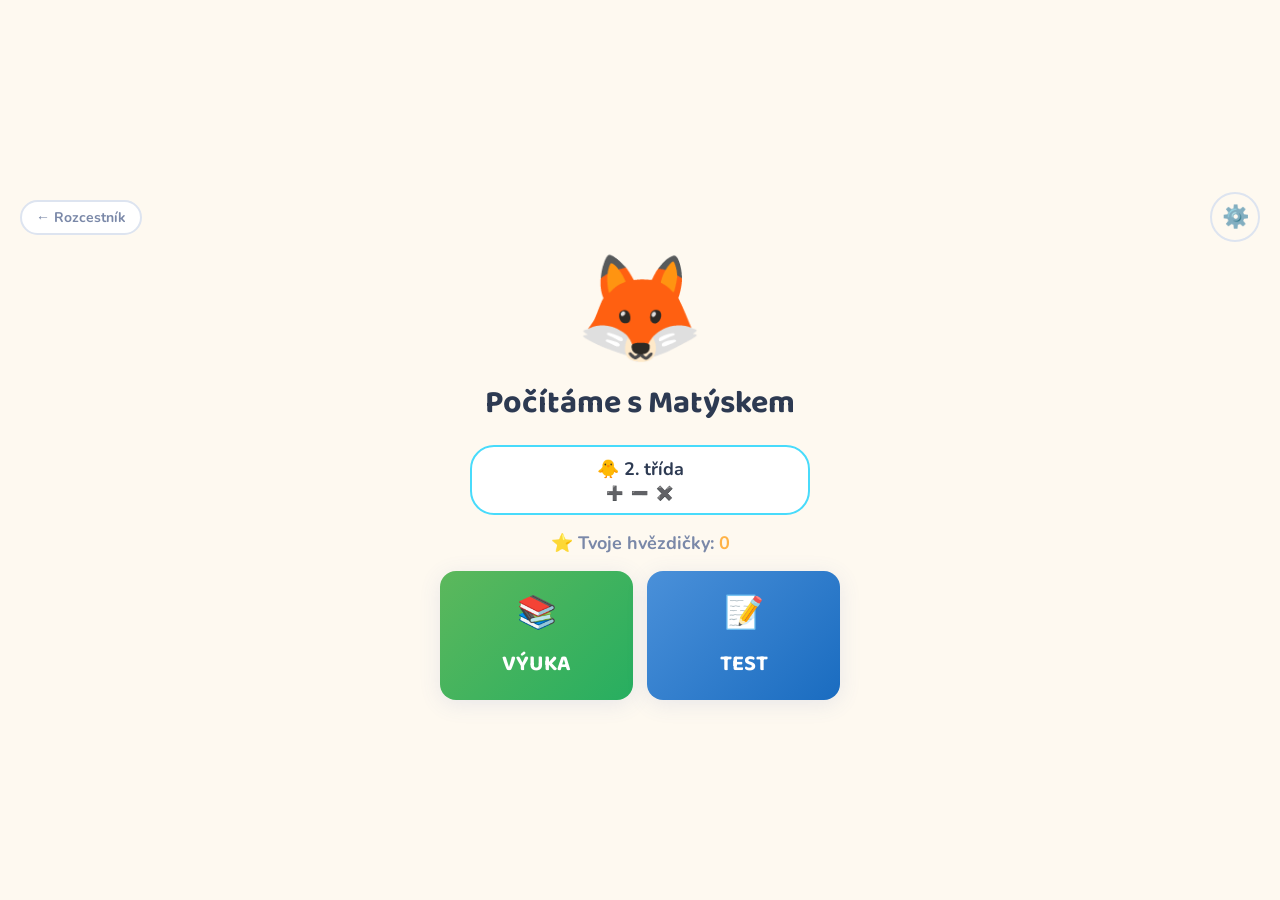
==== math.html @ f4398605 "new files" ====
<!DOCTYPE html>
<html lang="cs">
<head>
<meta charset="UTF-8">
<meta name="viewport" content="width=device-width, initial-scale=1.0, maximum-scale=1.0, user-scalable=no, viewport-fit=cover">
<meta name="apple-mobile-web-app-capable" content="yes">
<meta name="apple-mobile-web-app-status-bar-style" content="black-translucent">
<meta name="apple-mobile-web-app-title" content="Počítáme s Matýskem">
<meta name="theme-color" content="#4a90d9">
<title>Počítáme s Matýskem 🦊</title>
<link rel="preconnect" href="https://fonts.googleapis.com">
<link href="https://fonts.googleapis.com/css2?family=Baloo+2:wght@700&family=Nunito:wght@400;600;700&display=swap" rel="stylesheet">
<style>
/* ── CSS PROMĚNNÉ ── */
:root {
  --color-correct: #5cb85c;
  --color-wrong:   #e05c6a;
  --color-hint:    #ffb347;
  --color-neutral: #4a90d9;
  --grade-1: #ff9f43; --grade-2: #48dbfb; --grade-3: #1dd1a1;
  --grade-4: #a29bfe; --grade-5: #fd79a8; --grade-custom: #b2bec3;
  --grade-color: var(--grade-2);
  --bg: #fef9f0; --panel: #ffffff; --panel-2: #f0f6ff;
  --border: #dde4f0; --text: #2d3a52; --text-muted: #7a88a8;
  --radius: 16px; --shadow: 0 4px 22px rgba(74,100,180,0.12);
  --font-display: 'Baloo 2', cursive; --font-body: 'Nunito', sans-serif;
  --text-label:   clamp(11px,1.5vw,14px);
  --text-body:    clamp(14px,2vw,18px);
  --text-ui:      clamp(16px,2.5vw,22px);
  --text-heading: clamp(20px,3.5vw,32px);
  --text-display: clamp(28px,6vw,56px);
  --text-numpad:  clamp(20px,4vw,36px);
}

/* ── RESET ── */
*,*::before,*::after { box-sizing:border-box; margin:0; padding:0; }
html,body { height:100%; overflow:hidden; }
body {
  font-family:var(--font-body); background:var(--bg); color:var(--text);
  display:flex; flex-direction:column; height:100dvh;
  -webkit-tap-highlight-color:transparent;
  user-select:none; -webkit-user-select:none;
  touch-action:manipulation;
}

/* ── SCREENS ── */
.screen { display:none; flex-direction:column; height:100%; overflow:hidden; }
.screen.active { display:flex; }

/* ── HEADER ── */
.app-header {
  display:flex; align-items:center; justify-content:space-between;
  padding:10px 16px; background:var(--panel);
  border-bottom:3px solid var(--grade-color);
  min-height:58px; flex-shrink:0; gap:8px;
  transition:border-color .3s;
}
.app-header .hdr-title {
  font-family:var(--font-display); font-size:var(--text-ui);
  flex:1; text-align:center;
}
.btn-icon {
  background:none; border:none; font-size:var(--text-body); font-weight:700;
  cursor:pointer; padding:8px 10px; border-radius:10px;
  transition:background .15s; font-family:var(--font-body); color:var(--text);
  white-space:nowrap;
}
.btn-icon:hover { background:var(--panel-2); }
.score-badge {
  font-family:var(--font-display); font-size:var(--text-body);
  font-weight:700; color:var(--color-hint); min-width:52px; text-align:right;
}

/* ── HOME ── */
#scr-home {
  align-items:center; justify-content:center;
  gap:16px; padding:20px 20px 28px; overflow-y:auto;
}
.home-top { width:100%; display:flex; justify-content:space-between; align-items:center; }
.btn-back-index {
  font-family:var(--font-body); font-size:var(--text-label); font-weight:700;
  color:var(--text-muted); text-decoration:none; padding:6px 14px;
  border:2px solid var(--border); border-radius:20px; background:var(--panel);
  transition:all .15s; touch-action:manipulation;
  display:inline-flex; align-items:center; white-space:nowrap;
}
.btn-back-index:hover { border-color:var(--color-neutral); color:var(--color-neutral); }
.btn-settings {
  background:none; border:2px solid var(--border); border-radius:50%;
  width:50px; height:50px; font-size:22px; cursor:pointer;
  transition:background .15s,border-color .15s;
  display:flex; align-items:center; justify-content:center;
}
.btn-settings:hover { background:var(--panel-2); border-color:var(--grade-color); }
.home-mascot { font-size:clamp(64px,14vw,104px); line-height:1; }
.home-title { font-family:var(--font-display); font-size:var(--text-heading); text-align:center; }
.home-badge {
  background:var(--panel); border:2.5px solid var(--grade-color);
  border-radius:24px; padding:10px 22px; text-align:center;
  transition:border-color .3s; max-width:340px; width:100%;
}
.home-badge-main { font-size:var(--text-body); font-weight:700; }
.home-badge-sub  { font-size:var(--text-label); color:var(--text-muted); margin-top:3px; letter-spacing:2px; }
.home-score { font-size:var(--text-body); color:var(--text-muted); font-weight:700; }
.home-score .val { color:var(--color-hint); }
.home-actions { display:grid; grid-template-columns:1fr 1fr; gap:14px; width:100%; max-width:400px; }
.btn-main {
  font-family:var(--font-display); font-size:var(--text-ui); font-weight:700;
  border:none; border-radius:var(--radius); padding:18px 10px; cursor:pointer;
  display:flex; flex-direction:column; align-items:center; gap:6px;
  transition:transform .15s,box-shadow .15s; box-shadow:var(--shadow); color:#fff;
}
.btn-main:hover:not(:disabled) { transform:scale(1.05); }
.btn-main:active:not(:disabled) { transform:scale(0.95); }
.btn-main .em { font-size:32px; }
.btn-main.learn { background:linear-gradient(135deg,#5cb85c,#27ae60); }
.btn-main.test  { background:linear-gradient(135deg,#4a90d9,#1a6cc0); }
.btn-main:disabled { background:#c8d3e0!important; color:#8896a8!important; cursor:not-allowed; box-shadow:none; }
.home-hint { font-size:var(--text-label); color:var(--text-muted); text-align:center; display:none; }
.home-hint.show { display:block; }

/* ── QUESTION LAYOUT ── */
.q-wrap { flex:1; display:flex; flex-direction:column; overflow:hidden; min-height:0; }
.prog-bar { height:6px; background:var(--border); flex-shrink:0; }
.prog-fill { height:100%; background:var(--grade-color); transition:width .4s ease; }
.visual-area {
  flex:1; min-height:0; display:flex; align-items:center; justify-content:center;
  padding:12px; background:var(--panel-2); overflow:hidden;
}
.q-card {
  flex-shrink:0; background:var(--panel);
  border-radius:var(--radius) var(--radius) 0 0;
  padding:14px 18px 10px; box-shadow:0 -4px 18px rgba(0,0,0,0.08);
}
.q-meta { font-size:var(--text-label); color:var(--text-muted); margin-bottom:4px; display:flex; align-items:center; gap:8px; }
.mascot { font-size:22px; transition:filter .3s; display:inline-block; }
.mascot.happy { filter:drop-shadow(0 0 8px #5cb85c); }
.mascot.sad   { filter:drop-shadow(0 0 8px #e05c6a); }
.mascot.hint  { filter:drop-shadow(0 0 8px #ffb347); }
.q-expr {
  font-family:var(--font-display); font-size:var(--text-display);
  font-weight:700; display:flex; align-items:center; gap:10px; flex-wrap:wrap;
}
.ans-disp {
  min-width:72px; border-bottom:4px solid var(--grade-color);
  text-align:center; color:var(--grade-color); min-height:1.1em;
  display:inline-flex; align-items:center; justify-content:center;
  transition:color .3s;
}
.fb-banner {
  padding:8px 14px; border-radius:12px; font-size:var(--text-body);
  font-weight:700; text-align:center; margin-top:8px; display:none;
}
.fb-banner.correct { background:#d4edda; color:#155724; display:block; }
.fb-banner.wrong   { background:#f8d7da; color:#721c24; display:block; }
.fb-banner.hint    { background:#fff3cd; color:#856404; display:block; }

/* ── INPUT AREA ── */
.input-area { flex-shrink:0; background:var(--panel); padding:8px 12px 16px; }
.numpad {
  display:grid; grid-template-columns:repeat(3,1fr); gap:8px;
  max-width:340px; margin:0 auto 10px;
}
.np-btn {
  font-family:var(--font-display); font-size:var(--text-numpad); font-weight:700;
  min-height:64px; border:2px solid var(--border); border-radius:14px;
  background:var(--panel); color:var(--text); cursor:pointer;
  display:flex; align-items:center; justify-content:center;
  transition:transform .1s,background .1s; touch-action:manipulation;
}
.np-btn:active { transform:scale(0.92); background:var(--panel-2); }
.np-zero { grid-column:1/3; }
.np-del  { background:#fff0f0; border-color:#ffc2c2; }
.btn-check {
  width:100%; max-width:340px; display:block; margin:0 auto 8px;
  font-family:var(--font-display); font-size:var(--text-ui); font-weight:700;
  padding:14px; border:none; border-radius:14px;
  background:var(--color-correct); color:#fff; cursor:pointer;
  transition:transform .15s,opacity .15s;
}
.btn-check:hover { transform:scale(1.02); }
.btn-check:active { transform:scale(0.97); }
.btn-check:disabled { opacity:.4; cursor:not-allowed; transform:none; }
.learn-actions { display:flex; gap:8px; max-width:340px; margin:0 auto; }
.btn-hint,.btn-skip {
  flex:1; font-family:var(--font-body); font-size:var(--text-body); font-weight:700;
  padding:10px; border-radius:12px; cursor:pointer;
  border:2px solid var(--border); background:var(--panel); color:var(--text-muted);
  transition:all .15s; touch-action:manipulation;
}
.btn-hint:hover { border-color:var(--color-hint); color:var(--color-hint); }
.btn-skip:hover { border-color:var(--color-neutral); color:var(--color-neutral); }

/* ── MULTIPLE CHOICE ── */
.mc-grid {
  display:grid; grid-template-columns:1fr 1fr; gap:10px;
  max-width:360px; margin:0 auto 10px;
}
.mc-btn {
  font-family:var(--font-display); font-size:var(--text-ui); font-weight:700;
  min-height:72px; border:3px solid var(--border); border-radius:14px;
  background:var(--panel); color:var(--text); cursor:pointer;
  transition:all .15s; touch-action:manipulation;
}
.mc-btn:hover:not(:disabled) { border-color:var(--grade-color); transform:scale(1.04); }
.mc-btn:active:not(:disabled) { transform:scale(0.95); }
.mc-btn.ok  { border-color:var(--color-correct); background:#d4edda; }
.mc-btn.bad { border-color:var(--color-wrong);   background:#f8d7da; }
.mc-btn:disabled { cursor:not-allowed; }

/* ── RESULTS ── */
#scr-results { overflow-y:auto; }
.results-body { padding:20px; display:flex; flex-direction:column; align-items:center; gap:16px; }
.res-title { font-family:var(--font-display); font-size:var(--text-heading); text-align:center; }
.res-big { font-family:var(--font-display); font-size:clamp(48px,10vw,80px); font-weight:700; color:var(--grade-color); }
.res-stars { font-size:30px; letter-spacing:4px; }
.res-stats { display:flex; gap:20px; font-size:var(--text-body); color:var(--text-muted); font-weight:700; flex-wrap:wrap; justify-content:center; }
.res-history {
  background:var(--panel); border-radius:var(--radius);
  padding:16px; width:100%; max-width:480px; max-height:280px;
  overflow-y:auto; box-shadow:var(--shadow);
}
.hi-item {
  display:flex; align-items:flex-start; gap:10px;
  padding:8px 0; border-bottom:1px solid var(--border);
  font-size:var(--text-body);
}
.hi-item:last-child { border:none; }
.hi-item .ico { font-size:18px; flex-shrink:0; margin-top:1px; }
.hi-item .bad-ans { color:var(--color-wrong); text-decoration:line-through; }
.hi-item .ok-ans  { color:var(--color-correct); font-weight:700; }
.res-actions { display:flex; gap:12px; width:100%; max-width:380px; }
.btn-2nd {
  flex:1; font-family:var(--font-display); font-size:var(--text-ui); font-weight:700;
  padding:14px; border-radius:14px; border:2px solid var(--border);
  background:var(--panel); color:var(--text); cursor:pointer; transition:all .15s;
}
.btn-2nd:hover { border-color:var(--grade-color); }
.btn-prim {
  flex:1; font-family:var(--font-display); font-size:var(--text-ui); font-weight:700;
  padding:14px; border-radius:14px; border:none;
  background:linear-gradient(135deg,#4a90d9,#1a6cc0); color:#fff;
  cursor:pointer; transition:all .15s;
}
.btn-prim:hover { transform:scale(1.03); }

/* ── SETTINGS ── */
#scr-settings { overflow-y:auto; -webkit-overflow-scrolling:touch; }
.settings-body { padding:16px; padding-bottom:40px; max-width:600px; margin:0 auto; }
.s-section { background:var(--panel); border-radius:var(--radius); padding:16px; margin-bottom:14px; box-shadow:var(--shadow); }
.s-section h3 { font-family:var(--font-display); font-size:var(--text-ui); margin-bottom:14px; }

/* Preset row */
.preset-row { display:flex; gap:6px; flex-wrap:wrap; }
.preset-btn {
  flex:1; min-width:48px; display:flex; flex-direction:column;
  align-items:center; gap:2px; padding:8px 4px; border-radius:12px;
  border:2px solid var(--border); background:var(--panel); cursor:pointer;
  transition:all .15s; font-family:var(--font-body);
  font-size:var(--text-label); font-weight:700; color:var(--text-muted);
}
.preset-btn .pe { font-size:22px; }
.preset-btn.active {
  border-color:var(--grade-color);
  background:color-mix(in srgb,var(--grade-color) 14%,white);
  color:var(--text);
}
.preset-btn:hover { border-color:var(--grade-color); }
.custom-reset {
  background:#fff3cd; border-radius:10px; padding:10px 14px; margin-top:10px;
  display:none; align-items:center; justify-content:space-between; gap:10px;
  font-size:var(--text-body);
}
.custom-reset.show { display:flex; }
.btn-reset {
  font-size:var(--text-label); padding:6px 12px; border-radius:8px;
  border:2px solid #856404; background:none; color:#856404;
  cursor:pointer; font-weight:700; white-space:nowrap;
}

/* Topic rows */
.topic-row { border-radius:12px; border:2px solid var(--border); margin-bottom:10px; overflow:hidden; transition:border-color .2s; }
.topic-row.on { border-color:var(--grade-color); }
.topic-hdr { display:flex; align-items:center; gap:10px; padding:13px 14px; cursor:pointer; }
.topic-ico { font-size:20px; }
.topic-lbl { flex:1; font-size:var(--text-body); font-weight:700; }
.topic-sum { font-size:var(--text-label); color:var(--text-muted); margin-right:8px; max-width:120px; text-align:right; white-space:nowrap; overflow:hidden; text-overflow:ellipsis; }
/* Toggle */
.tgl-wrap { position:relative; width:52px; height:28px; flex-shrink:0; }
.tgl-inp  { opacity:0; width:0; height:0; position:absolute; }
.tgl-lbl  {
  display:block; width:52px; height:28px; background:#ccc;
  border-radius:28px; cursor:pointer; transition:background .2s; position:relative;
}
.tgl-lbl::after {
  content:''; position:absolute; left:3px; top:3px;
  width:22px; height:22px; border-radius:50%; background:#fff;
  transition:transform .2s; box-shadow:0 2px 4px rgba(0,0,0,0.2);
}
.tgl-inp:checked + .tgl-lbl { background:var(--color-correct); }
.tgl-inp:checked + .tgl-lbl::after { transform:translateX(24px); }
/* Topic detail */
.topic-detail { padding:12px 14px 14px; border-top:1px solid var(--border); background:var(--panel-2); display:none; }
.topic-detail.open { display:block; }
.detail-lbl { font-size:var(--text-label); font-weight:700; color:var(--text-muted); margin-bottom:8px; text-transform:uppercase; letter-spacing:.05em; }
.level-grid { display:flex; flex-wrap:wrap; gap:6px; }
.level-btn {
  padding:7px 12px; border-radius:20px; border:2px solid var(--border);
  background:var(--panel); font-size:var(--text-label); font-weight:700;
  cursor:pointer; transition:all .15s; color:var(--text);
}
.level-btn.active { border-color:var(--grade-color); background:color-mix(in srgb,var(--grade-color) 14%,white); }
.level-btn:hover  { border-color:var(--grade-color); }
.tables-grid { display:flex; flex-wrap:wrap; gap:8px; margin-bottom:10px; }
.tbl-btn {
  width:44px; height:44px; border-radius:10px; border:2px solid var(--border);
  background:var(--panel); font-size:var(--text-body); font-weight:700;
  cursor:pointer; transition:all .15s; display:flex; align-items:center; justify-content:center;
}
.tbl-btn.active { border-color:var(--grade-color); background:color-mix(in srgb,var(--grade-color) 22%,white); }
.quick-btns { display:flex; gap:6px; flex-wrap:wrap; }
.btn-quick {
  font-size:var(--text-label); padding:6px 12px; border-radius:20px;
  border:2px solid var(--border); background:var(--panel);
  cursor:pointer; font-weight:700; color:var(--text-muted); transition:all .15s;
}
.btn-quick:hover { border-color:var(--color-neutral); color:var(--color-neutral); }
/* Game opts */
.s-row { display:flex; align-items:center; justify-content:space-between; margin-bottom:14px; flex-wrap:wrap; gap:8px; }
.s-row:last-child { margin-bottom:0; }
.s-row-lbl { font-size:var(--text-body); font-weight:700; }
.opt-btns { display:flex; gap:6px; flex-wrap:wrap; }
.opt-btn {
  padding:6px 14px; border-radius:20px; border:2px solid var(--border);
  background:var(--panel); font-size:var(--text-label); font-weight:700;
  cursor:pointer; transition:all .15s; color:var(--text);
}
.opt-btn.active { border-color:var(--grade-color); background:color-mix(in srgb,var(--grade-color) 14%,white); }
.opt-btn:hover  { border-color:var(--grade-color); }
/* Buttons in settings */
.btn-s-action {
  display:block; width:100%; font-size:var(--text-body); font-weight:700;
  padding:12px 16px; border-radius:12px; border:2px solid var(--border);
  background:var(--panel); cursor:pointer; text-align:left;
  color:var(--text); margin-bottom:10px; transition:all .15s;
  font-family:var(--font-body);
}
.btn-s-action:hover { border-color:var(--color-neutral); }
.btn-danger {
  display:block; width:100%; font-size:var(--text-body); font-weight:700;
  padding:12px 16px; border-radius:12px; border:2px solid #f8d7da;
  background:#fff5f5; cursor:pointer; text-align:left;
  color:var(--color-wrong); font-family:var(--font-body); transition:all .15s;
}
.btn-danger:hover { background:#f8d7da; }
.preview-box {
  background:var(--panel-2); border:2px solid var(--border);
  border-radius:10px; padding:10px 14px; font-size:var(--text-label);
  color:var(--text-muted); margin-top:4px;
}

/* ── PIN DIALOG ── */
.overlay {
  position:fixed; inset:0; background:rgba(0,0,0,.6);
  display:none; align-items:center; justify-content:center; z-index:1000; padding:20px;
}
.overlay.open { display:flex; }
.dialog {
  background:var(--panel); border-radius:24px; padding:24px;
  width:100%; max-width:340px; box-shadow:0 20px 60px rgba(0,0,0,.3);
}
.dialog-title { font-family:var(--font-display); font-size:var(--text-heading); text-align:center; margin-bottom:16px; }
.pin-dots { display:flex; justify-content:center; gap:14px; margin-bottom:20px; }
.pin-dot { width:20px; height:20px; border-radius:50%; border:3px solid var(--border); background:var(--panel); transition:all .2s; }
.pin-dot.on { background:var(--grade-color); border-color:var(--grade-color); }
.pin-np { display:grid; grid-template-columns:repeat(3,1fr); gap:8px; margin-bottom:12px; }
.pnp-btn {
  font-family:var(--font-display); font-size:var(--text-ui); font-weight:700;
  min-height:60px; border:2px solid var(--border); border-radius:14px;
  background:var(--panel); cursor:pointer; transition:all .1s; touch-action:manipulation;
}
.pnp-btn:active { transform:scale(0.92); background:var(--panel-2); }
.pnp-del { background:#fff0f0; border-color:#ffc2c2; }
.pnp-cancel { background:var(--panel-2); }
.pin-err { text-align:center; color:var(--color-wrong); font-weight:700; font-size:var(--text-body); min-height:24px; }

/* ── CONFETTI ── */
#confetti-canvas { position:fixed; inset:0; pointer-events:none; z-index:9999; }

/* ── ANIMATIONS ── */
@keyframes scorePop {
  0%   { transform:scale(1); }
  40%  { transform:scale(1.6); color:var(--color-hint); }
  100% { transform:scale(1); }
}
.score-pop { animation:scorePop .45s ease; }

@keyframes shakeX {
  0%,100% { transform:translateX(0); }
  20%      { transform:translateX(-9px); }
  40%      { transform:translateX(9px); }
  60%      { transform:translateX(-6px); }
  80%      { transform:translateX(6px); }
}
.shake { animation:shakeX .4s ease; }

@keyframes slideInLeft {
  from { transform:translateX(-30px); opacity:0; }
  to   { transform:translateX(0); opacity:1; }
}
.slide-in { animation:slideInLeft .2s ease; }

@keyframes flashGreen {
  0%,100% { background:var(--panel); }
  25%     { background:#d4edda; }
}
@keyframes flashRed {
  0%,100% { background:var(--panel); }
  25%     { background:#f8d7da; }
}
.flash-ok  { animation:flashGreen .8s ease; }
.flash-bad { animation:flashRed .8s ease; }

/* ── NO VISUAL PLACEHOLDER ── */
.no-visual { display:flex; align-items:center; justify-content:center; font-size:64px; opacity:.25; }
</style>
</head>
<body>

<!-- CONFETTI -->
<canvas id="confetti-canvas"></canvas>

<!-- ══════════════════════════════════ HOME ══════════════════════════════════ -->
<div id="scr-home" class="screen active">
  <div class="home-top"><a href="index.html" class="btn-back-index">← Rozcestník</a><button class="btn-settings" id="btn-home-settings">⚙️</button></div>
  <div class="home-mascot">🦊</div>
  <h1 class="home-title">Počítáme s Matýskem</h1>
  <div class="home-badge" id="home-badge">
    <div class="home-badge-main" id="hbm">🐥 2. třída</div>
    <div class="home-badge-sub"  id="hbs">➕ ➖ ✖️</div>
  </div>
  <div class="home-score">⭐ Tvoje hvězdičky: <span class="val" id="home-stars">0</span></div>
  <div class="home-hint" id="home-hint">Otevři nastavení ⚙️ a vyber co procvičovat</div>
  <div class="home-actions">
    <button class="btn-main learn" id="btn-learn" onclick="startLearn()">
      <span class="em">📚</span>VÝUKA
    </button>
    <button class="btn-main test" id="btn-test" onclick="startTest()">
      <span class="em">📝</span>TEST
    </button>
  </div>
</div>

<!-- ══════════════════════════════════ LEARN ══════════════════════════════════ -->
<div id="scr-learn" class="screen">
  <div class="app-header">
    <button class="btn-icon" onclick="goHome()">← Domů</button>
    <div class="hdr-title">Výuka</div>
    <div class="score-badge" id="learn-score">⭐ 0</div>
  </div>
  <div class="q-wrap">
    <div class="visual-area" id="learn-visual"></div>
    <div class="q-card" id="learn-qcard">
      <div class="q-meta">
        <span class="mascot" id="learn-mascot">🦊</span>
        <span id="learn-topic-lbl"></span>
      </div>
      <div class="q-expr" id="learn-expr"></div>
      <div class="fb-banner" id="learn-fb"></div>
    </div>
    <div class="input-area" id="learn-input"></div>
  </div>
</div>

<!-- ══════════════════════════════════ TEST ══════════════════════════════════ -->
<div id="scr-test" class="screen">
  <div class="app-header">
    <button class="btn-icon" onclick="goHome()">← Konec</button>
    <div class="hdr-title" id="test-title">TEST 0/10</div>
    <div class="score-badge" id="test-score">⭐ 0</div>
  </div>
  <div class="prog-bar"><div class="prog-fill" id="test-prog" style="width:0%"></div></div>
  <div class="q-wrap">
    <div class="visual-area" id="test-visual" style="flex:0 0 70px; padding:6px;">
      <div class="no-visual"><span id="test-topic-em">➕</span></div>
    </div>
    <div class="q-card" id="test-qcard">
      <div class="q-meta"><span id="test-topic-lbl"></span></div>
      <div class="q-expr" id="test-expr"></div>
      <div class="fb-banner" id="test-fb"></div>
    </div>
    <div class="input-area" id="test-input"></div>
  </div>
</div>

<!-- ══════════════════════════════════ RESULTS ══════════════════════════════════ -->
<div id="scr-results" class="screen">
  <div class="app-header">
    <div style="width:48px"></div>
    <div class="hdr-title">Výsledky</div>
    <div style="width:48px"></div>
  </div>
  <div class="results-body">
    <div style="font-size:clamp(40px,8vw,64px)">🎉</div>
    <div class="res-title">Test dokončen!</div>
    <div class="res-big"  id="res-big">8 / 10 ✅</div>
    <div class="res-stars" id="res-stars">⭐⭐⭐⭐⭐</div>
    <div class="res-stats" id="res-stats"></div>
    <div class="res-history" id="res-history"></div>
    <div class="res-actions">
      <button class="btn-2nd"  onclick="startTest()">🔁 Znovu</button>
      <button class="btn-prim" onclick="goHome()">🏠 Domů</button>
    </div>
  </div>
</div>

<!-- ══════════════════════════════════ SETTINGS ══════════════════════════════════ -->
<div id="scr-settings" class="screen">
  <div class="app-header">
    <button class="btn-icon" onclick="goHome()">← Zpět</button>
    <div class="hdr-title">⚙️ Nastavení</div>
    <div style="width:64px"></div>
  </div>
  <div class="settings-body">
    <div class="s-section">
      <h3>📚 Rychlý výběr třídy</h3>
      <div class="preset-row" id="preset-row"></div>
      <div class="custom-reset" id="custom-reset">
        <span id="cr-text">✏️ Vlastní nastavení</span>
        <button class="btn-reset" id="btn-cr">↩ Vrátit</button>
      </div>
    </div>
    <div class="s-section">
      <h3>🎯 Co procvičovat</h3>
      <div id="topics-list"></div>
      <div class="preview-box" id="preview-box">ℹ️ …</div>
    </div>
    <div class="s-section">
      <h3>🎮 Nastavení hry</h3>
      <div class="s-row">
        <span class="s-row-lbl">Způsob odpovědi:</span>
        <div class="opt-btns" id="opt-im"></div>
      </div>
      <div class="s-row">
        <span class="s-row-lbl">Otázek v testu:</span>
        <div class="opt-btns" id="opt-tl"></div>
      </div>
      <div class="s-row">
        <span class="s-row-lbl">Pokusů pro nápovědu:</span>
        <div class="opt-btns" id="opt-mt"></div>
      </div>
      <div class="s-row">
        <span class="s-row-lbl">Auto-postup za:</span>
        <div class="opt-btns" id="opt-ad"></div>
      </div>
    </div>
    <div class="s-section">
      <h3>🔒 Rodič / Bezpečnost</h3>
      <button class="btn-s-action" id="btn-pin-action" onclick="handlePinAction()">🔑 Nastavit rodičovský PIN</button>
      <button class="btn-danger" onclick="doResetScore()">🗑️ Smazat skóre</button>
    </div>
  </div>
</div>

<!-- ══════════════════════════════════ PIN DIALOG ══════════════════════════════════ -->
<div class="overlay" id="pin-overlay">
  <div class="dialog">
    <div class="dialog-title" id="pin-title">🔑 Zadej PIN</div>
    <div class="pin-dots">
      <div class="pin-dot" id="pd0"></div><div class="pin-dot" id="pd1"></div>
      <div class="pin-dot" id="pd2"></div><div class="pin-dot" id="pd3"></div>
    </div>
    <div class="pin-np">
      <button class="pnp-btn" onclick="pIn('1')">1</button>
      <button class="pnp-btn" onclick="pIn('2')">2</button>
      <button class="pnp-btn" onclick="pIn('3')">3</button>
      <button class="pnp-btn" onclick="pIn('4')">4</button>
      <button class="pnp-btn" onclick="pIn('5')">5</button>
      <button class="pnp-btn" onclick="pIn('6')">6</button>
      <button class="pnp-btn" onclick="pIn('7')">7</button>
      <button class="pnp-btn" onclick="pIn('8')">8</button>
      <button class="pnp-btn" onclick="pIn('9')">9</button>
      <button class="pnp-btn pnp-cancel" onclick="closePinDlg()">✕</button>
      <button class="pnp-btn" onclick="pIn('0')">0</button>
      <button class="pnp-btn pnp-del" onclick="pDel()">⌫</button>
    </div>
    <div class="pin-err" id="pin-err"></div>
  </div>
</div>

<script>
// ══════════════════════════════════════════════════
// 1. TOPICS & PRESETS
// ══════════════════════════════════════════════════
const TOPICS = {
  addition: {
    label:'Sčítání', emoji:'➕', color:'#5cb85c',
    levels:{
      'to-10':     {label:'Do 10',               maxResult:10,      noCarry:true},
      'to-20':     {label:'Do 20',               maxResult:20,      noCarry:true},
      'to-100-nc': {label:'Do 100 bez přechodu', maxResult:100,     noCarry:true},
      'to-100':    {label:'Do 100 s přechodem',  maxResult:100,     noCarry:false},
      'to-1000':   {label:'Do 1000',             maxResult:1000,    noCarry:false},
      'large':     {label:'Velká čísla',         maxResult:1000000, written:true},
    },
    defaultLevel:'to-100',
  },
  subtraction: {
    label:'Odčítání', emoji:'➖', color:'#e05c6a',
    levels:{
      'to-10':     {label:'Do 10',               maxResult:10,      noBorrow:true},
      'to-20':     {label:'Do 20',               maxResult:20,      noBorrow:true},
      'to-100-nb': {label:'Do 100 bez přechodu', maxResult:100,     noBorrow:true},
      'to-100':    {label:'Do 100 s přechodem',  maxResult:100,     noBorrow:false},
      'to-1000':   {label:'Do 1000',             maxResult:1000,    noBorrow:false},
      'large':     {label:'Velká čísla',         maxResult:1000000, written:true},
    },
    defaultLevel:'to-100',
  },
  multiplication: {
    label:'Násobení', emoji:'✖️', color:'#4a90d9',
    config:'tables', defaultTables:[2,3,4,5,10],
  },
  division: {
    label:'Dělení', emoji:'➗', color:'#9b59b6',
    config:'tables', defaultTables:[2,3,4,5,10],
  },
  fractions: {
    label:'Zlomky', emoji:'🍰', color:'#ffb347',
    levels:{
      'intro':      {label:'Poznávání (jaká část?)'},
      'comparison': {label:'Porovnávání zlomků'},
      'operations': {label:'Sčítání a odčítání'},
    },
    defaultLevel:'intro',
  },
  decimals: {
    label:'Desetinná čísla', emoji:'🔢', color:'#1abc9c',
    levels:{
      'intro':      {label:'Seznámení'},
      'operations': {label:'Operace s desetinami'},
    },
    defaultLevel:'intro',
  },
};

const GRADE_COLORS = {
  'grade-1':'#ff9f43','grade-2':'#48dbfb','grade-3':'#1dd1a1',
  'grade-4':'#a29bfe','grade-5':'#fd79a8','custom':'#b2bec3',
};

const PRESETS = {
  'grade-1':{label:'1. třída',emoji:'🐣',config:{
    addition:   {enabled:true,  level:'to-10'},
    subtraction:{enabled:true,  level:'to-10'},
  }},
  'grade-2':{label:'2. třída',emoji:'🐥',config:{
    addition:       {enabled:true,  level:'to-100-nc'},
    subtraction:    {enabled:true,  level:'to-100-nc'},
    multiplication: {enabled:true,  tables:[2,3,4,5,10]},
    division:       {enabled:false, tables:[2,3,4,5]},
  }},
  'grade-3':{label:'3. třída',emoji:'🐤',config:{
    addition:       {enabled:true, level:'to-1000'},
    subtraction:    {enabled:true, level:'to-1000'},
    multiplication: {enabled:true, tables:[2,3,4,5,6,7,8,9,10]},
    division:       {enabled:true, tables:[2,3,4,5,6,7,8,9,10]},
  }},
  'grade-4':{label:'4. třída',emoji:'🦆',config:{
    addition:       {enabled:true, level:'large'},
    subtraction:    {enabled:true, level:'large'},
    multiplication: {enabled:true, tables:[2,3,4,5,6,7,8,9,10]},
    division:       {enabled:true, tables:[2,3,4,5,6,7,8,9,10]},
    fractions:      {enabled:true, level:'intro'},
  }},
  'grade-5':{label:'5. třída',emoji:'🦅',config:{
    addition:       {enabled:true, level:'large'},
    subtraction:    {enabled:true, level:'large'},
    multiplication: {enabled:true, tables:[2,3,4,5,6,7,8,9,10]},
    division:       {enabled:true, tables:[2,3,4,5,6,7,8,9,10]},
    fractions:      {enabled:true, level:'operations'},
    decimals:       {enabled:true, level:'intro'},
  }},
  'custom':{label:'Vlastní',emoji:'⚙️',config:null},
};

// ══════════════════════════════════════════════════
// 2. STATE
// ══════════════════════════════════════════════════
const S = {
  // persistovaná
  preset:'grade-2',
  config:{
    addition:       {enabled:true,  level:'to-100-nc'},
    subtraction:    {enabled:true,  level:'to-100-nc'},
    multiplication: {enabled:true,  tables:[2,3,4,5,10]},
    division:       {enabled:false, tables:[2,3,4,5]},
    fractions:      {enabled:false, level:'intro'},
    decimals:       {enabled:false, level:'intro'},
  },
  lastPreset:'grade-2',
  score:0, badges:[],
  autoAdvance:true, autoDelay:3, maxTries:3, testLength:10,
  inputMode:'auto',   // 'auto' | 'numeric' | 'choice'
  parentPinHash:null, lang:'cs',
  // session
  screen:'home', mode:'learn',
  currentQ:null, qIdx:0,
  tries:0, answered:false, buf:'',
  sessCorrect:0, sessWrong:0, sessHistory:[],
  startTime:null, autoTimer:null, expandedTopic:null,
};

// ══════════════════════════════════════════════════
// 3. PERSISTENCE
// ══════════════════════════════════════════════════
const PFX = 'matysek_';
const SCHEMA = {
  preset:        {default:'grade-2', validate:v=>v in PRESETS},
  config:        {default:null,      validate:validateCfg},
  lastPreset:    {default:'grade-2', validate:v=>v in PRESETS && v!=='custom'},
  score:         {default:0,         validate:v=>Number.isInteger(v)&&v>=0},
  badges:        {default:[],        validate:v=>Array.isArray(v)},
  autoAdvance:   {default:true,      validate:v=>typeof v==='boolean'},
  autoDelay:     {default:3,         validate:v=>[2,3,5,null].includes(v)},
  maxTries:      {default:3,         validate:v=>[1,2,3].includes(v)},
  testLength:    {default:10,        validate:v=>[5,10,15,20].includes(v)},
  inputMode:     {default:'auto',    validate:v=>['auto','numeric','choice'].includes(v)},
  parentPinHash: {default:null,      validate:v=>v===null||typeof v==='string'},
};
function sv(k,v){ try{localStorage.setItem(PFX+k,JSON.stringify(v));}catch(e){} }
function ld(k){ try{const r=localStorage.getItem(PFX+k); return r===null?undefined:JSON.parse(r);}catch(e){return undefined;} }
function loadAll(){
  for(const[k,sc] of Object.entries(SCHEMA)){
    const v=ld(k);
    S[k]=(v!==undefined&&sc.validate(v))?v:sc.default;
  }
  // Zajisti že config není nikdy null — applyPreset ho nastaví
  if(S.config===null) applyPreset(S.preset);
  // Tvrdý fallback: pokud je config stále null (custom+null edge case), padni na grade-2
  if(!S.config){ S.preset='grade-2'; S.lastPreset='grade-2'; applyPreset('grade-2'); }
  // Doplň témata která v uložené config chybí (nová témata po aktualizaci)
  for(const key of Object.keys(TOPICS)){
    if(!S.config[key]){
      const td=TOPICS[key];
      S.config[key]=td.config==='tables'
        ?{enabled:false,tables:[...td.defaultTables]}
        :{enabled:false,level:td.defaultLevel};
    }
  }
}
function validateCfg(cfg){
  if(cfg===null) return true;
  if(typeof cfg!=='object') return false;
  for(const[k,c] of Object.entries(cfg)){
    if(!(k in TOPICS)||typeof c.enabled!=='boolean') return false;
    const td=TOPICS[k];
    if(td.config==='tables'&&!Array.isArray(c.tables)) return false;
    if(td.levels&&c.level&&!(c.level in td.levels)) return false;
  }
  return true;
}

// ══════════════════════════════════════════════════
// 4. PRESET LOGIKA
// ══════════════════════════════════════════════════
function applyPreset(key){
  const p=PRESETS[key];
  if(p.config){
    // Konkrétní preset — načti jeho config
    S.config=JSON.parse(JSON.stringify(p.config));
    for(const k of Object.keys(TOPICS)){
      if(!S.config[k]){
        const td=TOPICS[k];
        S.config[k]=td.config==='tables'
          ?{enabled:false,tables:[...td.defaultTables]}
          :{enabled:false,level:td.defaultLevel};
      }
    }
  } else {
    // 'custom' — zachovej existující config; pokud je null, padni na lastPreset nebo grade-2
    if(!S.config){
      const fallbackKey=(S.lastPreset&&S.lastPreset!=='custom')?S.lastPreset:'grade-2';
      const fallback=PRESETS[fallbackKey];
      S.config=JSON.parse(JSON.stringify(fallback.config));
      for(const k of Object.keys(TOPICS)){
        if(!S.config[k]){
          const td=TOPICS[k];
          S.config[k]=td.config==='tables'
            ?{enabled:false,tables:[...td.defaultTables]}
            :{enabled:false,level:td.defaultLevel};
        }
      }
    }
  }
  if(key!=='custom') S.lastPreset=key;
  S.preset=key;
  sv('preset',S.preset); sv('lastPreset',S.lastPreset); sv('config',S.config);
  setGradeColor();
}
function updateTopicCfg(key,changes){
  if(!S.config) S.config={};
  if(!S.config[key]){
    const td=TOPICS[key];
    S.config[key]=td.config==='tables'
      ?{enabled:false,tables:[...td.defaultTables]}
      :{enabled:false,level:td.defaultLevel};
  }
  Object.assign(S.config[key],changes);
  if(S.preset!=='custom'){S.preset='custom'; sv('preset','custom');}
  sv('config',S.config);
}
function setGradeColor(){
  document.documentElement.style.setProperty('--grade-color', GRADE_COLORS[S.preset]||GRADE_COLORS.custom);
}

// ══════════════════════════════════════════════════
// 5. HELPERS
// ══════════════════════════════════════════════════
function getEnabled(){
  if(!S.config) return [];
  return Object.entries(S.config)
    .filter(([_,c])=>{
      if(!c||!c.enabled) return false;
      if(TOPICS[_]?.config==='tables') return c.tables&&c.tables.length>0;
      return true;
    })
    .map(([k,c])=>({key:k,...c,...TOPICS[k]}));
}
function hasTopics(){ return getEnabled().length>0; }
function ri(a,b){ return a+Math.floor(Math.random()*(b-a+1)); }
function rnd(n){ return Math.floor(Math.random()*n); }
function hasCarry(a,b){ return (a%10)+(b%10)>9; }
function hasBorrow(a,b){ return (a%10)<(b%10); }
function chooseVis(max){ if(max<=20) return 'dots'; if(max<=100) return 'numLine'; return null; }
function shuffle(arr){ const a=[...arr]; for(let i=a.length-1;i>0;i--){const j=rnd(i+1);[a[i],a[j]]=[a[j],a[i]];} return a; }
function genDistractors(correct,count){
  const d=new Set(); let att=0;
  while(d.size<count&&att<120){att++;
    const delta=ri(1,Math.max(5,Math.ceil(Math.abs(correct)*.3)));
    const val=correct+(Math.random()<.5?1:-1)*delta;
    if(val>0&&val!==correct) d.add(val);
  }
  let fb=1; while(d.size<count){if(fb!==correct)d.add(fb);fb++;}
  return [...d];
}

// ══════════════════════════════════════════════════
// 6. GENERATORS
// ══════════════════════════════════════════════════
const recentExprs=[]; let lastTopicKey=null;

const GEN={
  addition(t){
    const lvl=TOPICS.addition.levels[t.level]||TOPICS.addition.levels['to-100'];
    const max=lvl.maxResult;
    let a,b,att=0;
    do{ a=ri(0,max); b=ri(0,max-a); att++; }
    while(lvl.noCarry&&hasCarry(a,b)&&att<300);
    return {topic:'addition',type:'numeric',expression:`${a} + ${b}`,
      answer:a+b,operands:[a,b],op:'+',visual:chooseVis(max),
      hint:`Začni od ${a} a přidej ${b}.`};
  },
  subtraction(t){
    const lvl=TOPICS.subtraction.levels[t.level]||TOPICS.subtraction.levels['to-100'];
    const max=lvl.maxResult;
    let a,b,att=0;
    do{ a=ri(0,max); b=ri(0,a); att++; }
    while(lvl.noBorrow&&hasBorrow(a,b)&&att<300);
    return {topic:'subtraction',type:'numeric',expression:`${a} − ${b}`,
      answer:a-b,operands:[a,b],op:'−',visual:chooseVis(max),
      hint:`Začni od ${a} a uber ${b}.`};
  },
  multiplication(t){
    const tbls=t.tables||[]; if(!tbls.length) return null;
    const tbl=tbls[rnd(tbls.length)], mult=ri(1,10), ans=tbl*mult;
    return {topic:'multiplication',type:'multiple-choice',expression:`${tbl} × ${mult}`,
      answer:ans,distractors:genDistractors(ans,3),operands:[tbl,mult],
      visual:'multTable',hint:`${tbl}krát ${mult}.`};
  },
  division(t){
    const tbls=t.tables||[]; if(!tbls.length) return null;
    const div=tbls[rnd(tbls.length)], quot=ri(1,10), dvd=div*quot;
    return {topic:'division',type:'multiple-choice',expression:`${dvd} ÷ ${div}`,
      answer:quot,distractors:genDistractors(quot,3),operands:[dvd,div],
      visual:null,hint:`Kolik ${div} se vejde do ${dvd}?`};
  },
  fractions(t){
    const lvl=t.level||'intro';
    if(lvl==='intro'){
      const denom=ri(2,6),numer=ri(1,denom-1);
      const dists=genDistractors(numer,3).filter(d=>d>0&&d<denom&&d!==numer);
      let f=[...dists]; let x=1;
      while(f.length<3){if(x!==numer&&x<denom&&!f.includes(x))f.push(x);x++;}
      return {topic:'fractions',type:'multiple-choice',
        expression:`Kolik dílů ze ${denom} je zbarveno?`,
        answer:numer,distractors:f.slice(0,3),
        visual:'fracPie',fraction:{numer,denom},
        hint:`Spočítej zbarvené díly z celkových ${denom}.`};
    }
    if(lvl==='comparison'){
      const denom=ri(2,8); let n1=ri(1,denom-1),n2;
      do{n2=ri(1,denom-1);}while(n2===n1);
      const bigger=Math.max(n1,n2), smaller=Math.min(n1,n2);
      return {topic:'fractions',type:'multiple-choice',
        expression:`Které je větší: ${n1}/${denom} nebo ${n2}/${denom}?`,
        answer:bigger,distractors:[smaller,denom,Math.max(0,bigger-1)].filter(v=>v!==bigger),
        visual:null,hint:`Větší čitatel = větší zlomek (jmenovatel je stejný).`};
    }
    // operations
    const denom=ri(2,6),n1=ri(1,denom-1),n2=ri(1,denom-n1);
    const ans=n1+n2;
    return {topic:'fractions',type:'numeric',
      expression:`${n1}/${denom} + ${n2}/${denom} = ?/${denom}`,
      answer:ans,operands:[n1,n2,denom],visual:null,
      hint:`Sečti čitatele: ${n1} + ${n2}.`};
  },
  decimals(t){
    const a=ri(0,9)+ri(1,9)/10, b=ri(0,9)+ri(1,9)/10;
    const ans=Math.round((a+b)*10)/10;
    return {topic:'decimals',type:'numeric',
      expression:`${a.toFixed(1)} + ${b.toFixed(1)}`,
      answer:ans,operands:[a,b],visual:null,
      hint:`Sečti celé části, pak desetiny.`};
  },
};

function generateQ(){
  const en=getEnabled(); if(!en.length) return null;
  let topic,att=0;
  do{ topic=en[rnd(en.length)]; att++; }
  while(topic.key===lastTopicKey&&en.length>1&&att<10);
  lastTopicKey=topic.key;
  let q=null,ga=0;
  while(!q&&ga<25){
    ga++;
    q=GEN[topic.key]?GEN[topic.key](topic):null;
    if(q&&recentExprs.includes(q.expression)) q=null;
  }
  if(q){
    q.id=`q-${Date.now()}-${Math.random()}`;
    recentExprs.push(q.expression);
    if(recentExprs.length>3) recentExprs.shift();
  }
  return q;
}

// ══════════════════════════════════════════════════
// 7. ROUTER
// ══════════════════════════════════════════════════
function showScreen(name){
  document.querySelectorAll('.screen').forEach(s=>s.classList.remove('active'));
  document.getElementById('scr-'+name).classList.add('active');
  S.screen=name;
}
function goHome(){ clearAuto(); showScreen('home'); renderHome(); }

// ══════════════════════════════════════════════════
// 8. HOME
// ══════════════════════════════════════════════════
function renderHome(){
  const en=getEnabled();
  const has=en.length>0;
  // badge
  if(S.preset!=='custom'){
    const p=PRESETS[S.preset];
    document.getElementById('hbm').textContent=`${p.emoji} ${p.label}`;
  } else {
    document.getElementById('hbm').textContent='⚙️ Vlastní';
  }
  document.getElementById('hbs').textContent=en.map(t=>t.emoji).join(' ')||'(žádná témata)';
  document.getElementById('home-stars').textContent=S.score;
  document.getElementById('btn-learn').disabled=!has;
  document.getElementById('btn-test').disabled=!has;
  document.getElementById('home-hint').classList.toggle('show',!has);
  document.getElementById('home-badge').style.borderColor=GRADE_COLORS[S.preset]||GRADE_COLORS.custom;
}

// ══════════════════════════════════════════════════
// 9. LEARN
// ══════════════════════════════════════════════════
function startLearn(){
  S.mode='learn'; S.sessCorrect=0; S.sessWrong=0; S.sessHistory=[]; S.qIdx=0;
  showScreen('learn'); nextQ();
}
function nextQ(){
  clearAuto(); S.currentQ=generateQ(); S.tries=0; S.answered=false; S.buf='';
  if(!S.currentQ){goHome();return;}
  renderQ();
}
// Vrátí efektivní typ vstupu pro aktuální otázku dle nastavení inputMode
function effectiveType(q){
  if(S.inputMode==='numeric') return 'numeric';
  if(S.inputMode==='choice'){
    // pro numeric otázky vygeneruj distraktory pokud chybí
    if(!q.distractors) q.distractors=genDistractors(q.answer,3);
    return 'multiple-choice';
  }
  return q.type; // 'auto' = přirozený typ otázky
}

function renderQ(){
  const q=S.currentQ, isL=S.mode==='learn', px=isL?'learn':'test';
  // header bits — defenzivní null guardi pro každý element
  if(isL){
    const ls=document.getElementById('learn-score');    if(ls) ls.textContent=`⭐ ${S.score}`;
    const lt=document.getElementById('learn-topic-lbl'); if(lt) lt.textContent=TOPICS[q.topic]?.label||'';
    setMascot('learn-mascot','neutral');
  } else {
    const ts=document.getElementById('test-score');     if(ts) ts.textContent=`⭐ ${S.score}`;
    const tt=document.getElementById('test-title');     if(tt) tt.textContent=`TEST ${S.qIdx}/${S.testLength}`;
    const tp=document.getElementById('test-prog');      if(tp) tp.style.width=(S.qIdx/S.testLength*100)+'%';
    const tl=document.getElementById('test-topic-lbl'); if(tl) tl.textContent=TOPICS[q.topic]?.label||'';
    const te=document.getElementById('test-topic-em');  if(te) te.textContent=TOPICS[q.topic]?.emoji||'';
  }
  // expression
  const exEl=document.getElementById(px+'-expr');
  if(!exEl) return; // safety: pokud screen není v DOM, přeruš render
  exEl.classList.remove('slide-in'); void exEl.offsetWidth; exEl.classList.add('slide-in');
  exEl.innerHTML=`<span>${q.expression} =</span><span class="ans-disp" id="${px}-ans">?</span>`;
  // feedback clear
  const fb=document.getElementById(px+'-fb');
  if(fb){ fb.className='fb-banner'; fb.textContent=''; }
  // visual — v testu se pomůcky skryjí (prozrazují odpověď), zobrazí se jen emoji tématu
  if(S.mode==='learn') drawVisual(px+'-visual',q);
  else {
    const vEl=document.getElementById('test-visual');
    if(vEl) vEl.innerHTML=`<div class="no-visual">${TOPICS[q.topic]?.emoji||'🔢'}</div>`;
  }
  // input
  if(effectiveType(q)==='multiple-choice') renderMC(px+'-input',q);
  else renderNP(px+'-input',px);
}
function drawVisual(cid,q){
  const el=document.getElementById(cid); el.innerHTML='';
  if(q.visual==='dots'&&q.operands){
    const c=document.createElement('canvas'); el.appendChild(c);
    drawDots(c,q.operands[0],q.operands[1],q.op);
  } else if(q.visual==='numLine'&&q.operands){
    el.appendChild(makeNumLineSVG(q.operands[0],q.operands[1],q.answer,q.op));
  } else if(q.visual==='multTable'&&q.operands){
    el.appendChild(makeMultTableSVG(q.operands[0],q.operands[1]));
  } else if(q.visual==='fracPie'&&q.fraction){
    el.appendChild(makeFracSVG(q.fraction.numer,q.fraction.denom));
  } else {
    el.innerHTML=`<div class="no-visual">${TOPICS[q.topic]?.emoji||'🔢'}</div>`;
  }
}
function renderNP(cid,px){
  // px je prefix screenu ('learn' nebo 'test') — zajišťuje unikátní ID btn-chk
  if(!px) px=S.mode==='learn'?'learn':'test';
  const el=document.getElementById(cid);
  if(!el) return;
  const isL=S.mode==='learn';
  el.innerHTML=`
    <div class="numpad">
      <button class="np-btn" onclick="npPress('1')">1</button>
      <button class="np-btn" onclick="npPress('2')">2</button>
      <button class="np-btn" onclick="npPress('3')">3</button>
      <button class="np-btn" onclick="npPress('4')">4</button>
      <button class="np-btn" onclick="npPress('5')">5</button>
      <button class="np-btn" onclick="npPress('6')">6</button>
      <button class="np-btn" onclick="npPress('7')">7</button>
      <button class="np-btn" onclick="npPress('8')">8</button>
      <button class="np-btn" onclick="npPress('9')">9</button>
      <button class="np-btn np-zero" onclick="npPress('0')">0</button>
      <button class="np-btn np-del" onclick="npDel()">⌫</button>
    </div>
    <button class="btn-check" id="${px}-chk" onclick="checkAns()" disabled>✓ Zkontrolovat</button>
    ${isL?`<div class="learn-actions">
      <button class="btn-hint" onclick="showHint()">💡 Nápověda</button>
      <button class="btn-skip" onclick="skipQ()">⏭️ Přeskočit</button>
    </div>`:''}`;
}
function renderMC(cid,q){
  const el=document.getElementById(cid), isL=S.mode==='learn';
  const all=shuffle([q.answer,...q.distractors]);
  el.innerHTML=`
    <div class="mc-grid" id="mc-grid">
      ${all.map(v=>`<button class="mc-btn" onclick="checkMC(${v})" data-v="${v}">${v}</button>`).join('')}
    </div>
    ${isL?`<div class="learn-actions" style="max-width:360px;margin:8px auto 0">
      <button class="btn-hint" onclick="showHint()">💡 Nápověda</button>
      <button class="btn-skip" onclick="skipQ()">⏭️ Přeskočit</button>
    </div>`:''}`;
}
function npPress(d){ if(S.answered||S.buf.length>=7) return; S.buf+=d; updateAnsDisp(); }
function npDel(){ if(S.answered) return; S.buf=S.buf.slice(0,-1); updateAnsDisp(); }
function updateAnsDisp(){
  const px=S.mode==='learn'?'learn':'test';
  const el=document.getElementById(px+'-ans'); if(el) el.textContent=S.buf||'?';
  const b=document.getElementById(px+'-chk'); if(b) b.disabled=!S.buf;
}
document.addEventListener('keydown',e=>{
  if(S.screen!=='learn'&&S.screen!=='test') return;
  if(S.currentQ&&effectiveType(S.currentQ)!=='numeric') return; // výběr — klávesnice nefunguje
  if(e.key>='0'&&e.key<='9') npPress(e.key);
  else if(e.key==='Backspace') npDel();
  else if(e.key==='Enter') checkAns();
});
function checkAns(){
  if(S.answered||!S.buf) return;
  const q=S.currentQ;
  let ua;
  if(q.topic==='decimals') ua=parseFloat(S.buf);
  else ua=parseInt(S.buf,10);
  if(isNaN(ua)) return;
  const ok=q.topic==='decimals'?Math.abs(ua-q.answer)<.001:(ua===q.answer);
  if(ok) onCorrect(); else onWrong(ua);
}
function checkMC(val){
  if(S.answered) return;
  const q=S.currentQ, ok=(val===q.answer);

  if(ok){
    // Správná odpověď — zablokuj vše, zvýrazni zeleně
    document.querySelectorAll('.mc-btn').forEach(b=>{
      b.disabled=true;
      if(+b.dataset.v===q.answer) b.classList.add('ok');
    });
    onCorrect();
  } else {
    // Špatná odpověď — zablokuj a zčervej jen kliknuté tlačítko
    const badBtn=document.querySelector(`.mc-btn[data-v="${val}"]`);
    if(badBtn){ badBtn.classList.add('bad'); badBtn.disabled=true; }

    onWrong(val); // může nastavit S.answered=true pokud vyčerpány pokusy

    if(S.answered){
      // Pokusy vyčerpány — teprve TEĎ odhal správnou odpověď a zablokuj zbytek
      document.querySelectorAll('.mc-btn').forEach(b=>{
        b.disabled=true;
        if(+b.dataset.v===q.answer) b.classList.add('ok');
      });
    }
    // Jinak ostatní tlačítka zůstanou aktivní pro další pokus
  }
}

// ══════════════════════════════════════════════════
// 10. FEEDBACK
// ══════════════════════════════════════════════════
function onCorrect(){
  S.answered=true; S.sessCorrect++; S.score++; S.qIdx++;
  S.sessHistory.push({q:S.currentQ,correct:true,ua:S.currentQ.answer});
  sv('score',S.score); checkBadges();
  const px=S.mode==='learn'?'learn':'test';
  const ad=document.getElementById(px+'-ans');
  if(ad){ad.textContent=S.currentQ.answer;ad.style.color='var(--color-correct)';}
  if(S.mode==='learn'){
    setMascot('learn-mascot','happy');
    showFB('learn-fb','correct','🎉 Výborně!');
    launchConfetti(); animScore('learn-score');
    scheduleNext(S.autoDelay);
  } else {
    const card=document.getElementById('test-qcard');
    card.classList.remove('flash-ok','flash-bad'); void card.offsetWidth; card.classList.add('flash-ok');
    launchConfetti(); animScore('test-score');
    if(S.qIdx>=S.testLength) setTimeout(showResults,800);
    else setTimeout(()=>{nextQ();},800);
  }
}
function onWrong(ua){
  S.tries++;
  if(S.mode==='test'){
    S.sessWrong++; S.sessHistory.push({q:S.currentQ,correct:false,ua}); S.qIdx++;
    const ad=document.getElementById('test-ans');
    if(ad){ad.textContent=S.currentQ.answer;ad.style.color='var(--color-correct)';}
    showFB('test-fb','wrong',`❌ Správně: ${S.currentQ.answer}`);
    const card=document.getElementById('test-qcard');
    card.classList.remove('flash-ok','flash-bad'); void card.offsetWidth; card.classList.add('flash-bad');
    if(S.qIdx>=S.testLength) setTimeout(showResults,1500);
    else setTimeout(()=>{nextQ();},1500);
    return;
  }
  // learn
  setMascot('learn-mascot', S.tries>=S.maxTries?'hint':'sad');
  shakeAns();
  if(S.tries<S.maxTries){
    const left=S.maxTries-S.tries;
    showFB('learn-fb','wrong',`💡 Zkus to znovu! (ještě ${left} ${left===1?'pokus':'pokusy'})`);
  } else {
    S.answered=true; S.sessWrong++;
    S.sessHistory.push({q:S.currentQ,correct:false,ua});
    showFB('learn-fb','hint',`👉 Správně je: ${S.currentQ.answer}`);
    const ad=document.getElementById('learn-ans');
    if(ad){ad.textContent=S.currentQ.answer;ad.style.color='var(--color-correct)';}
    scheduleNext(S.autoDelay*1.5);
  }
  S.buf=''; updateAnsDisp();
}
function showFB(id,type,txt){
  const el=document.getElementById(id); if(!el)return;
  el.className='fb-banner '+type; el.textContent=txt;
}
function shakeAns(){
  const px=S.mode==='learn'?'learn':'test';
  const el=document.getElementById(px+'-ans'); if(!el)return;
  el.classList.remove('shake'); void el.offsetWidth; el.classList.add('shake');
}
function showHint(){
  if(!S.currentQ)return;
  showFB('learn-fb','hint',`💡 ${S.currentQ.hint}`);
  setMascot('learn-mascot','hint');
}
function skipQ(){ clearAuto(); S.qIdx++; nextQ(); }
function scheduleNext(delaySec){
  clearAuto();
  if(!S.autoAdvance||delaySec===null)return;
  S.autoTimer=setTimeout(()=>{ if(S.screen==='learn'){nextQ();} },delaySec*1000);
}
function clearAuto(){ if(S.autoTimer){clearTimeout(S.autoTimer);S.autoTimer=null;} }
function animScore(id){
  const el=document.getElementById(id); if(!el)return;
  el.textContent=`⭐ ${S.score}`;
  el.classList.remove('score-pop'); void el.offsetWidth; el.classList.add('score-pop');
}
function setMascot(id,state){
  const el=document.getElementById(id); if(!el)return;
  el.className='mascot '+(state==='happy'?'happy':state==='sad'?'sad':state==='hint'?'hint':'');
}
function checkBadges(){
  for(const m of [10,50,100,500]){
    if(S.score>=m&&!S.badges.includes(m)){
      S.badges.push(m); sv('badges',S.badges);
      const b=document.createElement('div');
      b.style.cssText='position:fixed;top:70px;left:50%;transform:translateX(-50%);background:var(--color-hint);color:#fff;padding:12px 24px;border-radius:24px;font-family:var(--font-display);font-size:var(--text-ui);font-weight:700;z-index:5000;box-shadow:var(--shadow)';
      b.textContent=`🏅 Gratulace! Dosáhl jsi ${m} ⭐!`;
      document.body.appendChild(b); setTimeout(()=>b.remove(),3000);
    }
  }
}

// ══════════════════════════════════════════════════
// 11. TEST & RESULTS
// ══════════════════════════════════════════════════
function startTest(){
  S.mode='test'; S.sessCorrect=0; S.sessWrong=0; S.sessHistory=[]; S.qIdx=0;
  S.startTime=Date.now(); showScreen('test'); nextQ();
}
function calcStars(c,t){
  const p=c/t;
  if(p>=.95)return 5; if(p>=.8)return 4; if(p>=.65)return 3; if(p>=.5)return 2; if(p>=.3)return 1; return 0;
}
function showResults(){
  showScreen('results');
  const c=S.sessCorrect, t=S.qIdx, stars=calcStars(c,t);
  const el=Math.floor((Date.now()-S.startTime)/1000);
  const m=Math.floor(el/60), sec=el%60;
  document.getElementById('res-big').textContent=`${c} / ${t} ✅`;
  document.getElementById('res-stars').textContent='⭐'.repeat(stars)+'☆'.repeat(5-stars);
  document.getElementById('res-stats').innerHTML=
    `<span>⏱️ Čas: ${m}:${String(sec).padStart(2,'0')}</span>`+
    `<span>✅ Úspěšnost: ${Math.round(c/t*100)}%</span>`;
  document.getElementById('res-history').innerHTML=S.sessHistory.map(h=>{
    if(h.correct) return `<div class="hi-item"><span class="ico">✅</span><span>${h.q.expression} = ${h.q.answer}</span></div>`;
    return `<div class="hi-item"><span class="ico">❌</span><span>${h.q.expression} = <span class="bad-ans">${h.ua}</span> <span class="ok-ans">✓ ${h.q.answer}</span></span></div>`;
  }).join('');
}

// ══════════════════════════════════════════════════
// 12. SETTINGS
// ══════════════════════════════════════════════════
function openSettings(){ showScreen('settings'); renderSettings(); }
function renderSettings(){ renderPresets(); renderTopics(); renderGameOpts(); renderPinBtn(); renderPreview(); }
function renderPresets(){
  const row=document.getElementById('preset-row');
  row.innerHTML=Object.entries(PRESETS).map(([k,p])=>
    `<button class="preset-btn${S.preset===k?' active':''}" onclick="selPreset('${k}')">
      <span class="pe">${p.emoji}</span><span>${p.label}</span>
    </button>`).join('');
  const cr=document.getElementById('custom-reset');
  if(S.preset==='custom'&&S.lastPreset){
    cr.classList.add('show');
    const lp=PRESETS[S.lastPreset];
    document.getElementById('cr-text').textContent=`✏️ Vlastní (upraveno ze ${lp?.label||S.lastPreset})`;
    document.getElementById('btn-cr').textContent=`↩ Vrátit na ${lp?.label}`;
    document.getElementById('btn-cr').onclick=()=>selPreset(S.lastPreset);
  } else { cr.classList.remove('show'); }
}
function selPreset(k){ applyPreset(k); renderSettings(); renderHome(); }
function renderTopics(){
  const list=document.getElementById('topics-list');
  list.innerHTML=Object.entries(TOPICS).map(([key,td])=>{
    const cfg=S.config[key]||{enabled:false};
    const en=cfg.enabled, exp=S.expandedTopic===key;
    const sum=topicSummary(key,cfg,td);
    return `<div class="topic-row${en?' on':''}" id="tr-${key}">
      <div class="topic-hdr" onclick="toggleExpand('${key}')">
        <span class="topic-ico">${td.emoji}</span>
        <span class="topic-lbl">${td.label}</span>
        <span class="topic-sum">${sum}</span>
        <div class="tgl-wrap" onclick="event.stopPropagation()">
          <input type="checkbox" class="tgl-inp" id="tgl-${key}" ${en?'checked':''} onchange="toggleTopic('${key}',this.checked)">
          <label class="tgl-lbl" for="tgl-${key}"></label>
        </div>
      </div>
      <div class="topic-detail${exp?' open':''}" id="td-${key}">${topicDetail(key,td,cfg)}</div>
    </div>`;
  }).join('');
}
function topicSummary(key,cfg,td){
  if(!cfg.enabled) return '';
  if(td.config==='tables') return cfg.tables?.length?`Násobky: ${[...cfg.tables].sort((a,b)=>a-b).join(',')}`:'Žádné';
  if(td.levels&&cfg.level) return td.levels[cfg.level]?.label||cfg.level;
  return '';
}
function topicDetail(key,td,cfg){
  if(td.config==='tables'){
    const tbls=cfg.tables||[];
    return `<div class="detail-lbl">Násobky:</div>
      <div class="tables-grid">${[1,2,3,4,5,6,7,8,9,10].map(n=>
        `<button class="tbl-btn${tbls.includes(n)?' active':''}" onclick="toggleTable('${key}',${n})">${n}</button>`
      ).join('')}</div>
      <div class="quick-btns">
        <button class="btn-quick" onclick="setTables('${key}',[2,5,10])">Lehká (2,5,10)</button>
        <button class="btn-quick" onclick="setTables('${key}',[1,2,3,4,5,6,7,8,9,10])">Vše</button>
        <button class="btn-quick" onclick="setTables('${key}',[])">Žádné</button>
      </div>`;
  }
  if(td.levels){
    return `<div class="detail-lbl">Úroveň:</div>
      <div class="level-grid">${Object.entries(td.levels).map(([lk,lv])=>
        `<button class="level-btn${cfg.level===lk?' active':''}" onclick="setLevel('${key}','${lk}')">${lv.label}</button>`
      ).join('')}</div>`;
  }
  return '';
}
function toggleExpand(key){ S.expandedTopic=S.expandedTopic===key?null:key; renderTopics(); }
function toggleTopic(key,en){
  updateTopicCfg(key,{enabled:en});
  if(en&&S.expandedTopic!==key) S.expandedTopic=key;
  else if(!en&&S.expandedTopic===key) S.expandedTopic=null;
  renderTopics(); renderPresets(); renderPreview(); renderHome();
}
function setLevel(key,level){ updateTopicCfg(key,{level}); renderTopics(); renderPresets(); }
function toggleTable(key,n){
  const curr=S.config[key]?.tables||[];
  const nt=curr.includes(n)?curr.filter(t=>t!==n):[...curr,n];
  updateTopicCfg(key,{tables:nt}); renderTopics(); renderPresets(); renderPreview();
}
function setTables(key,tables){ updateTopicCfg(key,{tables}); renderTopics(); renderPresets(); renderPreview(); }
function renderGameOpts(){
  document.getElementById('opt-im').innerHTML=
    [{v:'auto',l:'🔀 Dle tématu'},{v:'numeric',l:'✏️ Jen psát'},{v:'choice',l:'🔘 Výběr'}].map(o=>
    `<button class="opt-btn${S.inputMode===o.v?' active':''}" onclick="setSetting('inputMode','${o.v}')">${o.l}</button>`).join('');
  document.getElementById('opt-tl').innerHTML=[5,10,15,20].map(v=>
    `<button class="opt-btn${S.testLength===v?' active':''}" onclick="setSetting('testLength',${v})">${v}</button>`).join('');
  document.getElementById('opt-mt').innerHTML=[1,2,3].map(v=>
    `<button class="opt-btn${S.maxTries===v?' active':''}" onclick="setSetting('maxTries',${v})">${v}</button>`).join('');
  document.getElementById('opt-ad').innerHTML=
    [{v:2,l:'2s'},{v:3,l:'3s'},{v:5,l:'5s'},{v:null,l:'Ručně'}].map(o=>
    `<button class="opt-btn${S.autoDelay===o.v?' active':''}" onclick="setSetting('autoDelay',${JSON.stringify(o.v)})">${o.l}</button>`).join('');
}
function setSetting(key,val){
  S[key]=val; if(key==='autoDelay') S.autoAdvance=(val!==null);
  sv(key,val); renderGameOpts();
}
function renderPinBtn(){
  document.getElementById('btn-pin-action').textContent=
    S.parentPinHash?'🔑 Změnit / Odstranit PIN':'🔑 Nastavit rodičovský PIN';
}
function renderPreview(){
  const en=getEnabled();
  const el=document.getElementById('preview-box');
  if(!en.length){
    el.innerHTML='⚠️ Žádné téma není zapnuté — VÝUKA a TEST jsou neaktivní.';
    el.style.borderColor='var(--color-wrong)';
  } else {
    el.innerHTML='ℹ️ Procvičujeme: '+en.map(t=>{
      if(t.config==='tables') return `${t.label} (${[...t.tables].sort((a,b)=>a-b).join(',')})`;
      return t.label;
    }).join(' · ');
    el.style.borderColor='var(--border)';
  }
}
function doResetScore(){
  if(confirm('Opravdu smazat veškeré skóre? Tuto akci nelze vrátit.')){
    S.score=0; S.badges=[]; sv('score',0); sv('badges',[]);
    renderHome(); alert('Skóre bylo smazáno.');
  }
}
function handlePinAction(){
  if(S.parentPinHash){
    if(confirm('Odstranit PIN? (Zrušit = změnit PIN)')){
      S.parentPinHash=null; sv('parentPinHash',null); renderPinBtn(); alert('PIN byl odstraněn.');
    } else { openPinDlg('set-new','🔑 Zadej nový PIN',null); }
  } else { openPinDlg('set-new','🔑 Zadej nový PIN',null); }
}
document.getElementById('btn-home-settings').addEventListener('click',()=>{
  if(!S.parentPinHash){ openSettings(); }
  else { openPinDlg('verify','🔐 Zadej rodičovský PIN',openSettings); }
});

// ══════════════════════════════════════════════════
// 13. PIN
// ══════════════════════════════════════════════════
let PS={mode:'verify',buf:'',onOk:null,first:''};
async function hashPin(pin){
  const buf=await crypto.subtle.digest('SHA-256',new TextEncoder().encode(pin+'matysek_salt'));
  return [...new Uint8Array(buf)].map(b=>b.toString(16).padStart(2,'0')).join('');
}
function openPinDlg(mode,title,onOk){
  PS={mode,buf:'',onOk,first:''};
  document.getElementById('pin-title').textContent=title;
  document.getElementById('pin-err').textContent='';
  updPinDots(); document.getElementById('pin-overlay').classList.add('open');
}
function closePinDlg(){ document.getElementById('pin-overlay').classList.remove('open'); PS={mode:'verify',buf:'',onOk:null,first:''}; }
function updPinDots(){ for(let i=0;i<4;i++) document.getElementById('pd'+i).classList.toggle('on',i<PS.buf.length); }
function pIn(d){ if(PS.buf.length>=4)return; PS.buf+=d; updPinDots(); if(PS.buf.length===4) setTimeout(procPin,200); }
function pDel(){ PS.buf=PS.buf.slice(0,-1); updPinDots(); }
async function procPin(){
  const pin=PS.buf;
  if(PS.mode==='verify'){
    const h=await hashPin(pin);
    if(h===S.parentPinHash){ closePinDlg(); if(PS.onOk) PS.onOk(); }
    else { document.getElementById('pin-err').textContent='Špatný PIN, zkus znovu.'; PS.buf=''; updPinDots(); }
  } else if(PS.mode==='set-new'){
    PS.first=pin; PS.buf=''; updPinDots();
    document.getElementById('pin-title').textContent='🔑 Zopakuj PIN';
    document.getElementById('pin-err').textContent='';
    PS.mode='confirm';
  } else if(PS.mode==='confirm'){
    if(pin===PS.first){
      const h=await hashPin(pin); S.parentPinHash=h; sv('parentPinHash',h);
      closePinDlg(); renderPinBtn(); alert('PIN byl nastaven!');
    } else {
      document.getElementById('pin-err').textContent='PINy se neshodují, zkus znovu.';
      PS.buf=''; PS.first=''; PS.mode='set-new'; updPinDots();
      document.getElementById('pin-title').textContent='🔑 Zadej nový PIN';
    }
  }
}

// ══════════════════════════════════════════════════
// 14. VIZUÁLNÍ POMŮCKY
// ══════════════════════════════════════════════════
function drawDots(canvas,a,b,op){
  const dpr=window.devicePixelRatio||1;
  const pw=canvas.parentElement.clientWidth-24;
  const ph=canvas.parentElement.clientHeight-16;
  const W=Math.min(pw,380), H=Math.min(ph,200);
  canvas.width=W*dpr; canvas.height=H*dpr;
  canvas.style.width=W+'px'; canvas.style.height=H+'px';
  const ctx=canvas.getContext('2d'); ctx.scale(dpr,dpr);
  const total=Math.max(a+(op==='+'?b:0),a,1);
  const r=Math.min(16,W/(total+2)/2,H/4.5);
  const gap=r*2.6;
  const colors={A:'#4a90d9',B:'#5cb85c',X:'#e05c6a',fade:'#dde4f0'};
  const startX=(W-(total-1)*gap)/2, midY=H*.42;
  // draw A dots
  for(let i=0;i<a;i++){
    ctx.beginPath(); ctx.arc(startX+i*gap,midY,r,0,Math.PI*2);
    ctx.fillStyle=colors.A; ctx.fill();
    ctx.strokeStyle='rgba(0,0,0,.08)'; ctx.lineWidth=1; ctx.stroke();
  }
  if(op==='+'){
    for(let i=0;i<b;i++){
      ctx.beginPath(); ctx.arc(startX+(a+i)*gap,midY,r,0,Math.PI*2);
      ctx.fillStyle=colors.B; ctx.fill();
      ctx.strokeStyle='rgba(0,0,0,.08)'; ctx.lineWidth=1; ctx.stroke();
    }
  } else if(op==='−'){
    for(let i=0;i<b;i++){
      const x=startX+(a-1-i)*gap;
      ctx.beginPath(); ctx.arc(x,midY,r,0,Math.PI*2);
      ctx.fillStyle=colors.fade; ctx.fill();
      ctx.strokeStyle=colors.X; ctx.lineWidth=2; ctx.setLineDash([3,3]); ctx.stroke(); ctx.setLineDash([]);
      ctx.beginPath(); ctx.strokeStyle=colors.X; ctx.lineWidth=2;
      ctx.moveTo(x-r*.55,midY-r*.55); ctx.lineTo(x+r*.55,midY+r*.55);
      ctx.moveTo(x+r*.55,midY-r*.55); ctx.lineTo(x-r*.55,midY+r*.55); ctx.stroke();
    }
  }
  // labels
  ctx.font=`bold ${Math.max(12,Math.floor(r*.9))}px Nunito,sans-serif`;
  ctx.textAlign='center'; ctx.fillStyle='#2d3a52';
  const labY=midY+r+14;
  if(a>0) ctx.fillText(String(a),startX+(a*.5-.5)*gap,labY);
  if(b>0&&op==='+') ctx.fillText(String(b),startX+(a+b*.5-.5)*gap,labY);
}

function makeNumLineSVG(a,b,result,op){
  const W=340,H=100,maxV=Math.max(result+5,20),minV=0;
  const sc=(W-40)/(maxV-minV), toX=v=>20+(v-minV)*sc, midY=55;
  const step=maxV<=20?1:maxV<=50?5:10;
  let ticks='';
  for(let v=0;v<=maxV;v+=step){
    const x=toX(v),hi=(v===a||v===result);
    ticks+=`<line x1="${x}" y1="${midY-4}" x2="${x}" y2="${midY+4}"
      stroke="${hi?'#4a90d9':'#b2bec3'}" stroke-width="${hi?2.5:1}"/>`;
    if(v%( step*2 )===0||hi)
      ticks+=`<text x="${x}" y="${midY+18}" text-anchor="middle" font-size="10"
        font-family="Nunito" fill="${hi?'#2d3a52':'#7a88a8'}"
        font-weight="${hi?700:400}">${v}</text>`;
  }
  const arc=op==='+'
    ?`<path d="M${toX(a)} ${midY} Q${toX(a+b/2)} ${midY-30} ${toX(result)} ${midY}"
        stroke="#5cb85c" stroke-width="2.5" fill="none" marker-end="url(#arr)"/>`
    :`<path d="M${toX(a)} ${midY} Q${toX(a-b/2)} ${midY-30} ${toX(result)} ${midY}"
        stroke="#e05c6a" stroke-width="2.5" fill="none" marker-end="url(#arr2)"/>`;
  const svg=document.createElementNS('http://www.w3.org/2000/svg','svg');
  svg.setAttribute('viewBox',`0 0 ${W} ${H}`); svg.setAttribute('width','100%'); svg.style.maxWidth=W+'px';
  svg.innerHTML=`<defs>
    <marker id="arr"  markerWidth="8" markerHeight="8" refX="6" refY="3" orient="auto"><path d="M0,0L0,6L8,3z" fill="#5cb85c"/></marker>
    <marker id="arr2" markerWidth="8" markerHeight="8" refX="2" refY="3" orient="auto"><path d="M8,0L8,6L0,3z" fill="#e05c6a"/></marker>
  </defs>
  <line x1="20" y1="${midY}" x2="${W-10}" y2="${midY}" stroke="#b2bec3" stroke-width="2"/>
  ${ticks}${arc}
  <circle cx="${toX(a)}" cy="${midY}" r="6" fill="#4a90d9"/>
  <circle cx="${toX(result)}" cy="${midY}" r="8" fill="none" stroke="#5cb85c" stroke-width="2.5"/>
  <circle cx="${toX(result)}" cy="${midY}" r="4" fill="#5cb85c"/>`;
  return svg;
}

function makeMultTableSVG(tableNum,mult){
  const sz=30,n=10,W=sz*(n+1)+2,H=sz*(n+1)+2;
  let cells='';
  for(let r=0;r<=n;r++) for(let c=0;c<=n;c++){
    const x=c*sz,y=r*sz;
    let fill='#f7f9ff',tc='#7a88a8',fw=400;
    if(r===tableNum&&c===mult){fill='#5cb85c';tc='white';fw=700;}
    else if(r===tableNum||c===mult){fill='rgba(255,179,71,.25)';tc='#6b5000';fw=700;}
    else if(r===0||c===0){fill='#e8f0ff';tc='#4a90d9';fw=700;}
    const val=r===0?(c===0?'×':c):(c===0?r:r*c);
    if(r>0||c>0)
      cells+=`<rect x="${x}" y="${y}" width="${sz-1}" height="${sz-1}" fill="${fill}" rx="3"/>
        <text x="${x+sz/2}" y="${y+sz*.68}" text-anchor="middle" font-size="10.5"
          font-family="Nunito" fill="${tc}" font-weight="${fw}">${val}</text>`;
  }
  const svg=document.createElementNS('http://www.w3.org/2000/svg','svg');
  svg.setAttribute('viewBox',`0 0 ${W} ${H}`); svg.setAttribute('width','100%'); svg.style.maxWidth=Math.min(W,340)+'px';
  svg.innerHTML=cells; return svg;
}

function makeFracSVG(numer,denom){
  const cx=85,cy=80,r=68,TWO_PI=Math.PI*2;
  let slices='';
  for(let i=0;i<denom;i++){
    const s=-Math.PI/2+(i/denom)*TWO_PI, e=-Math.PI/2+((i+1)/denom)*TWO_PI;
    const x1=cx+r*Math.cos(s),y1=cy+r*Math.sin(s),x2=cx+r*Math.cos(e),y2=cy+r*Math.sin(e);
    const lg=1/denom>.5?1:0, fill=i<numer?'#ffb347':'#f0f6ff';
    slices+=`<path d="M${cx},${cy}L${x1},${y1}A${r},${r} 0 ${lg} 1 ${x2},${y2}Z" fill="${fill}" stroke="#fff" stroke-width="2"/>`;
  }
  const svg=document.createElementNS('http://www.w3.org/2000/svg','svg');
  svg.setAttribute('viewBox','0 0 170 170'); svg.setAttribute('width','150'); svg.setAttribute('height','150');
  svg.innerHTML=slices+`<text x="85" y="162" text-anchor="middle" font-size="15" font-family="Nunito" fill="#2d3a52" font-weight="700">${numer} / ${denom}</text>`;
  return svg;
}

// ══════════════════════════════════════════════════
// 15. KONFETY (z příručky Appendix A)
// ══════════════════════════════════════════════════
function launchConfetti(){
  const canvas=document.getElementById('confetti-canvas');
  const ctx=canvas.getContext('2d');
  canvas.width=window.innerWidth; canvas.height=window.innerHeight;
  const colors=['#e05c6a','#4a90d9','#ffb347','#5cb85c','#9b59b6','#1abc9c'];
  const particles=Array.from({length:120},()=>({
    x:Math.random()*canvas.width,
    y:Math.random()*-canvas.height*.6,
    vx:(Math.random()-.5)*5,
    vy:Math.random()*5+2,
    color:colors[Math.floor(Math.random()*colors.length)],
    size:Math.random()*10+5,
    spin:Math.random()*360,
    spinSpeed:(Math.random()-.5)*9,
    isRect:Math.random()<.5,
  }));
  let frame;
  (function draw(){
    ctx.clearRect(0,0,canvas.width,canvas.height);
    let alive=false;
    for(const p of particles){
      p.x+=p.vx; p.y+=p.vy; p.spin+=p.spinSpeed; p.vy+=.06;
      if(p.y<canvas.height+30) alive=true;
      ctx.save(); ctx.translate(p.x,p.y); ctx.rotate(p.spin*Math.PI/180); ctx.fillStyle=p.color;
      if(p.isRect) ctx.fillRect(-p.size/2,-p.size/4,p.size,p.size/2);
      else{ ctx.beginPath(); ctx.arc(0,0,p.size/2,0,Math.PI*2); ctx.fill(); }
      ctx.restore();
    }
    if(alive) frame=requestAnimationFrame(draw);
    else ctx.clearRect(0,0,canvas.width,canvas.height);
  })();
}

// ══════════════════════════════════════════════════
// 16. INIT
// ══════════════════════════════════════════════════
loadAll();
setGradeColor();
renderHome();
</script>
</body>
</html>
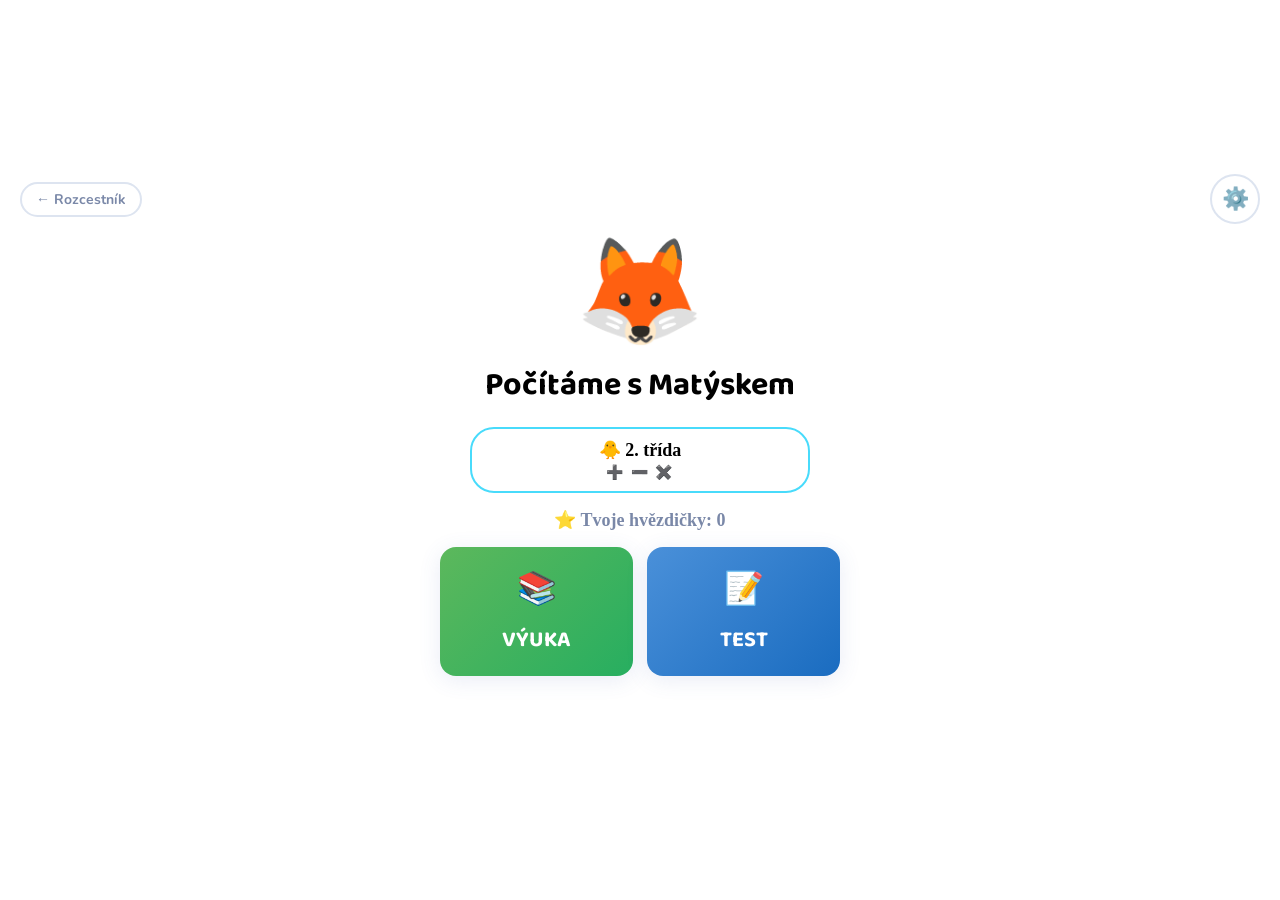
==== commit 2a0606f2: "odstraneni duplikovaneho souboru, zmena u math.html na globalni css" ====
--- a/math.html
+++ b/math.html
@@ -8,46 +8,19 @@
 <meta name="apple-mobile-web-app-title" content="Počítáme s Matýskem">
 <meta name="theme-color" content="#4a90d9">
 <title>Počítáme s Matýskem 🦊</title>
-<link rel="preconnect" href="https://fonts.googleapis.com">
-<link href="https://fonts.googleapis.com/css2?family=Baloo+2:wght@700&family=Nunito:wght@400;600;700&display=swap" rel="stylesheet">
+<link rel="stylesheet" href="shared.css">
 <style>
-/* ── CSS PROMĚNNÉ ── */
-:root {
-  --color-correct: #5cb85c;
-  --color-wrong:   #e05c6a;
-  --color-hint:    #ffb347;
-  --color-neutral: #4a90d9;
-  --grade-1: #ff9f43; --grade-2: #48dbfb; --grade-3: #1dd1a1;
-  --grade-4: #a29bfe; --grade-5: #fd79a8; --grade-custom: #b2bec3;
-  --grade-color: var(--grade-2);
-  --bg: #fef9f0; --panel: #ffffff; --panel-2: #f0f6ff;
-  --border: #dde4f0; --text: #2d3a52; --text-muted: #7a88a8;
-  --radius: 16px; --shadow: 0 4px 22px rgba(74,100,180,0.12);
-  --font-display: 'Baloo 2', cursive; --font-body: 'Nunito', sans-serif;
-  --text-label:   clamp(11px,1.5vw,14px);
-  --text-body:    clamp(14px,2vw,18px);
-  --text-ui:      clamp(16px,2.5vw,22px);
-  --text-heading: clamp(20px,3.5vw,32px);
-  --text-display: clamp(28px,6vw,56px);
-  --text-numpad:  clamp(20px,4vw,36px);
-}
-
-/* ── RESET ── */
-*,*::before,*::after { box-sizing:border-box; margin:0; padding:0; }
-html,body { height:100%; overflow:hidden; }
-body {
-  font-family:var(--font-body); background:var(--bg); color:var(--text);
-  display:flex; flex-direction:column; height:100dvh;
-  -webkit-tap-highlight-color:transparent;
-  user-select:none; -webkit-user-select:none;
-  touch-action:manipulation;
-}
+/* ══════════════════════════════════════════════════════
+   math.html — specifické styly
+   Sdílené proměnné, reset, body, btn-back-index
+   jsou definovány v shared.css.
+   ══════════════════════════════════════════════════════ */
 
 /* ── SCREENS ── */
 .screen { display:none; flex-direction:column; height:100%; overflow:hidden; }
 .screen.active { display:flex; }
 
-/* ── HEADER ── */
+/* ── HEADER (grade-color accent) ── */
 .app-header {
   display:flex; align-items:center; justify-content:space-between;
   padding:10px 16px; background:var(--panel);
@@ -77,14 +50,6 @@
   gap:16px; padding:20px 20px 28px; overflow-y:auto;
 }
 .home-top { width:100%; display:flex; justify-content:space-between; align-items:center; }
-.btn-back-index {
-  font-family:var(--font-body); font-size:var(--text-label); font-weight:700;
-  color:var(--text-muted); text-decoration:none; padding:6px 14px;
-  border:2px solid var(--border); border-radius:20px; background:var(--panel);
-  transition:all .15s; touch-action:manipulation;
-  display:inline-flex; align-items:center; white-space:nowrap;
-}
-.btn-back-index:hover { border-color:var(--color-neutral); color:var(--color-neutral); }
 .btn-settings {
   background:none; border:2px solid var(--border); border-radius:50%;
   width:50px; height:50px; font-size:22px; cursor:pointer;
@@ -285,7 +250,8 @@
 .topic-ico { font-size:20px; }
 .topic-lbl { flex:1; font-size:var(--text-body); font-weight:700; }
 .topic-sum { font-size:var(--text-label); color:var(--text-muted); margin-right:8px; max-width:120px; text-align:right; white-space:nowrap; overflow:hidden; text-overflow:ellipsis; }
-/* Toggle */
+
+/* Toggle — math verze (větší než clock) */
 .tgl-wrap { position:relative; width:52px; height:28px; flex-shrink:0; }
 .tgl-inp  { opacity:0; width:0; height:0; position:absolute; }
 .tgl-lbl  {
@@ -299,6 +265,7 @@
 }
 .tgl-inp:checked + .tgl-lbl { background:var(--color-correct); }
 .tgl-inp:checked + .tgl-lbl::after { transform:translateX(24px); }
+
 /* Topic detail */
 .topic-detail { padding:12px 14px 14px; border-top:1px solid var(--border); background:var(--panel-2); display:none; }
 .topic-detail.open { display:block; }
@@ -325,6 +292,7 @@
   cursor:pointer; font-weight:700; color:var(--text-muted); transition:all .15s;
 }
 .btn-quick:hover { border-color:var(--color-neutral); color:var(--color-neutral); }
+
 /* Game opts */
 .s-row { display:flex; align-items:center; justify-content:space-between; margin-bottom:14px; flex-wrap:wrap; gap:8px; }
 .s-row:last-child { margin-bottom:0; }
@@ -337,7 +305,8 @@
 }
 .opt-btn.active { border-color:var(--grade-color); background:color-mix(in srgb,var(--grade-color) 14%,white); }
 .opt-btn:hover  { border-color:var(--grade-color); }
-/* Buttons in settings */
+
+/* Settings akční tlačítka */
 .btn-s-action {
   display:block; width:100%; font-size:var(--text-body); font-weight:700;
   padding:12px 16px; border-radius:12px; border:2px solid var(--border);
@@ -384,10 +353,10 @@
 .pnp-cancel { background:var(--panel-2); }
 .pin-err { text-align:center; color:var(--color-wrong); font-weight:700; font-size:var(--text-body); min-height:24px; }
 
-/* ── CONFETTI ── */
-#confetti-canvas { position:fixed; inset:0; pointer-events:none; z-index:9999; }
-
-/* ── ANIMATIONS ── */
+/* ── VIZUÁLNÍ POMŮCKY ── */
+.no-visual { display:flex; align-items:center; justify-content:center; font-size:64px; opacity:.25; }
+
+/* ── ANIMACE ── */
 @keyframes scorePop {
   0%   { transform:scale(1); }
   40%  { transform:scale(1.6); color:var(--color-hint); }
@@ -420,9 +389,6 @@
 }
 .flash-ok  { animation:flashGreen .8s ease; }
 .flash-bad { animation:flashRed .8s ease; }
-
-/* ── NO VISUAL PLACEHOLDER ── */
-.no-visual { display:flex; align-items:center; justify-content:center; font-size:64px; opacity:.25; }
 </style>
 </head>
 <body>
@@ -1592,4 +1558,4 @@
 renderHome();
 </script>
 </body>
-</html>
+</html>
--- a/shared.css
+++ b/shared.css
@@ -0,0 +1,90 @@
+/* ═══════════════════════════════════════════════════════════════
+   shared.css · Výukové aplikace · Design System
+   ───────────────────────────────────────────────────────────────
+   Tento soubor definuje sdílenou paletu a základní komponenty.
+   Moduly (math.html, clock.html…) mají CSS inline, ale sdílejí
+   stejné hodnoty proměnných. shared.css primárně používá index.html.
+
+   Konvence proměnných (obě varianty jsou záměrně ekvivalentní):
+     Dlouhá (math.html):  --bg, --panel, --panel-2, --border, --text, --text-muted
+     Krátká (clock.html): --bg, --panel, --p2,      --brd,    --txt,  --mut
+   ═══════════════════════════════════════════════════════════════ */
+
+@import url('https://fonts.googleapis.com/css2?family=Baloo+2:wght@700;800&family=Nunito:wght@400;600;700;800&display=swap');
+
+/* ── PROMĚNNÉ ── */
+:root {
+  /* Paleta pozadí & panelů */
+  --bg:       #fef9f0;
+  --panel:    #ffffff;
+  --panel-2:  #f0f6ff;
+  --p2:       #f0f6ff;      /* alias pro clock.html kompatibilitu */
+
+  /* Okraje & text */
+  --border:   #dde4f0;
+  --brd:      #dde4f0;      /* alias */
+  --text:     #2d3a52;
+  --txt:      #2d3a52;      /* alias */
+  --text-muted: #7a88a8;
+  --mut:      #7a88a8;      /* alias */
+
+  /* Funkční barvy */
+  --correct:  #5cb85c;
+  --wrong:    #e05c6a;
+  --hint:     #ffb347;
+  --blue:     #4a90d9;
+  --ok:       #5cb85c;      /* alias */
+  --warn:     #ffb347;      /* alias */
+
+  /* Barvy modulů (accent) */
+  --clr-math:  #5cb85c;     /* Matematika – zelená (Matýsek) */
+  --clr-clock: #4a90d9;     /* Hodiny – modrá */
+
+  /* Písma */
+  --fh: 'Baloo 2', cursive;
+  --fb: 'Nunito', sans-serif;
+  --font-display: 'Baloo 2', cursive;
+  --font-body:    'Nunito', sans-serif;
+
+  /* Typografie (fluid) */
+  --text-label:   clamp(11px, 1.5vw, 14px);
+  --text-body:    clamp(14px, 2vw,   18px);
+  --text-ui:      clamp(16px, 2.5vw, 22px);
+  --text-heading: clamp(20px, 3.5vw, 32px);
+
+  /* Layout */
+  --radius:  16px;
+  --r:       16px;          /* alias */
+  --shadow:  0 4px 22px rgba(74,100,180,0.12);
+  --sh:      0 4px 22px rgba(74,100,180,0.12); /* alias */
+  --shadow-card: 0 8px 36px rgba(74,100,180,0.16);
+}
+
+/* ── RESET ── */
+*, *::before, *::after { box-sizing: border-box; margin: 0; padding: 0; }
+
+/* ── TLAČÍTKO ZPĚT DO ROZCESTNÍKU ── */
+/* Použití: <a href="index.html" class="btn-back-index">← Rozcestník</a> */
+.btn-back-index {
+  font-family: var(--fb);
+  font-size: var(--text-label);
+  font-weight: 700;
+  color: var(--text-muted);
+  text-decoration: none;
+  padding: 6px 14px;
+  border: 2px solid var(--border);
+  border-radius: 20px;
+  background: var(--panel);
+  transition: all .15s;
+  touch-action: manipulation;
+  display: inline-flex;
+  align-items: center;
+  gap: 4px;
+  white-space: nowrap;
+  cursor: pointer;
+}
+.btn-back-index:hover {
+  border-color: var(--blue);
+  color: var(--blue);
+  background: var(--panel-2);
+}
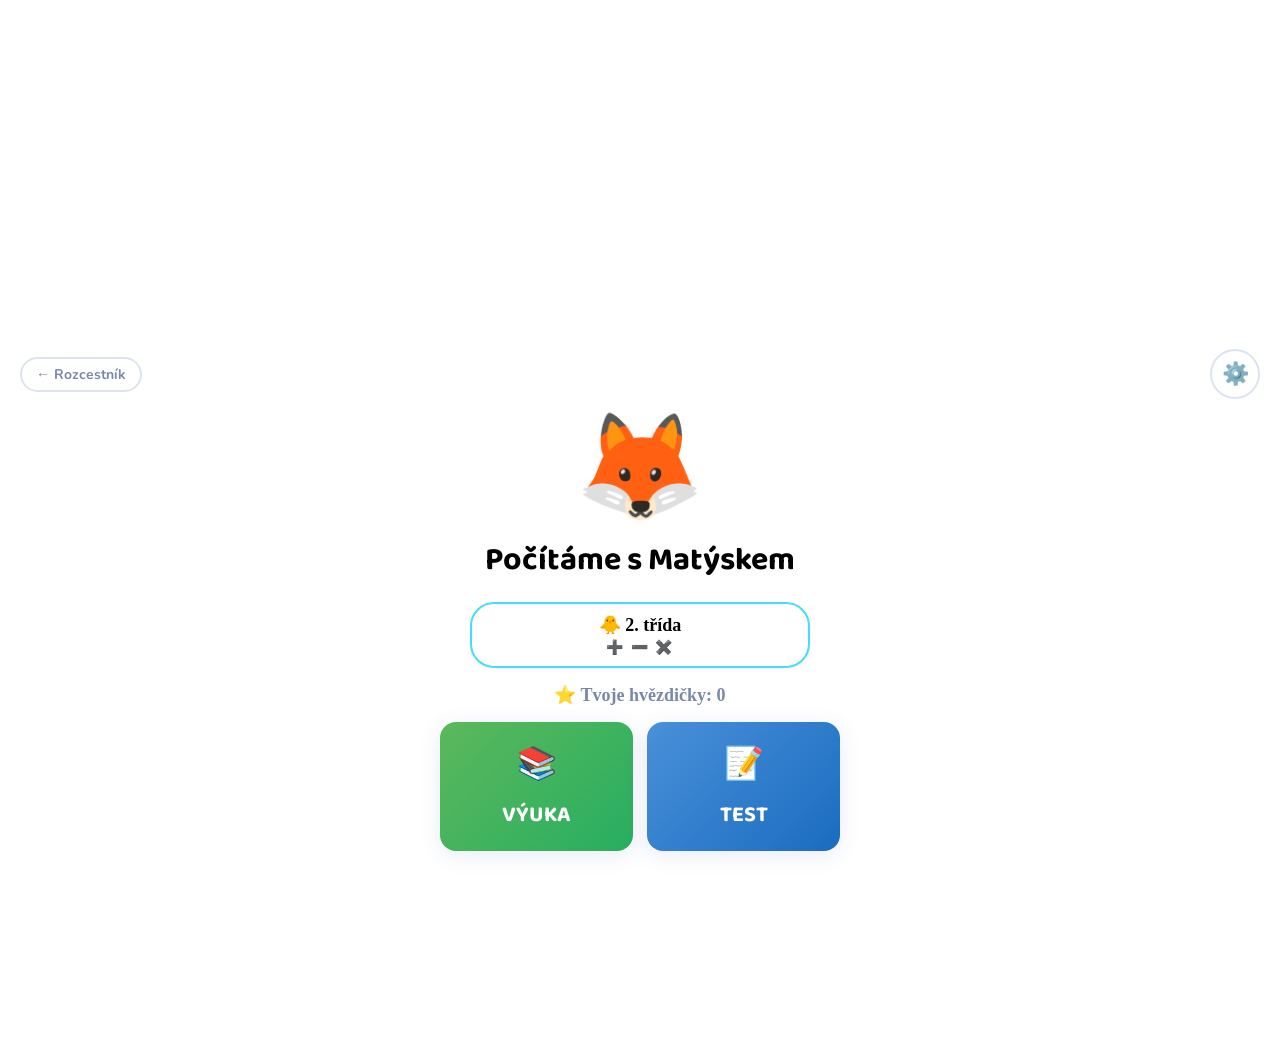
==== commit ef1da988: "upravy stylu" ====
--- a/math.html
+++ b/math.html
@@ -17,8 +17,12 @@
    ══════════════════════════════════════════════════════ */
 
 /* ── SCREENS ── */
-.screen { display:none; flex-direction:column; height:100%; overflow:hidden; }
+.screen { display:none; flex-direction:column; height:100dvh; overflow:hidden; }
 .screen.active { display:flex; }
+/* q-wrap must fill remaining height so input-area stays on screen */
+.screen > .app-header { flex-shrink:0; }
+.screen > .prog-bar   { flex-shrink:0; }
+.screen > .q-wrap     { flex:1 1 0; min-height:0; }
 
 /* ── HEADER (grade-color accent) ── */
 .app-header {
@@ -85,7 +89,11 @@
 .home-hint.show { display:block; }
 
 /* ── QUESTION LAYOUT ── */
-.q-wrap { flex:1; display:flex; flex-direction:column; overflow:hidden; min-height:0; }
+.q-wrap { flex:1 1 0; min-height:0; display:flex; flex-direction:column; overflow:hidden; }
+/* visual-area gets remaining space; q-card and input-area shrink if needed */
+.q-wrap .visual-area    { flex:1 1 0; min-height:40px; }
+.q-wrap .q-card         { flex-shrink:0; }
+.q-wrap .input-area     { flex-shrink:0; }
 .prog-bar { height:6px; background:var(--border); flex-shrink:0; }
 .prog-fill { height:100%; background:var(--grade-color); transition:width .4s ease; }
 .visual-area {
@@ -95,16 +103,26 @@
 .q-card {
   flex-shrink:0; background:var(--panel);
   border-radius:var(--radius) var(--radius) 0 0;
-  padding:14px 18px 10px; box-shadow:0 -4px 18px rgba(0,0,0,0.08);
-}
-.q-meta { font-size:var(--text-label); color:var(--text-muted); margin-bottom:4px; display:flex; align-items:center; gap:8px; }
+  padding:16px 20px 12px; box-shadow:0 -4px 18px rgba(0,0,0,0.08);
+}
+.q-meta { font-size:var(--text-label); color:var(--text-muted); margin-bottom:6px; display:flex; align-items:center; gap:8px; }
+.q-meta .topic-lbl {
+  font-family:var(--font-body);
+  font-size:var(--text-label);
+  font-weight:700;
+  color:var(--text-muted);
+  text-transform:uppercase;
+  letter-spacing:.04em;
+}
 .mascot { font-size:22px; transition:filter .3s; display:inline-block; }
 .mascot.happy { filter:drop-shadow(0 0 8px #5cb85c); }
 .mascot.sad   { filter:drop-shadow(0 0 8px #e05c6a); }
 .mascot.hint  { filter:drop-shadow(0 0 8px #ffb347); }
 .q-expr {
-  font-family:var(--font-display); font-size:var(--text-display);
+  font-family:var(--font-display);
+  font-size:clamp(32px, 7vw, 62px);   /* větší než text-display z shared.css */
   font-weight:700; display:flex; align-items:center; gap:10px; flex-wrap:wrap;
+  line-height:1.15;
 }
 .ans-disp {
   min-width:72px; border-bottom:4px solid var(--grade-color);
@@ -121,14 +139,20 @@
 .fb-banner.hint    { background:#fff3cd; color:#856404; display:block; }
 
 /* ── INPUT AREA ── */
-.input-area { flex-shrink:0; background:var(--panel); padding:8px 12px 16px; }
+/* Celá input-area musí být viditelná — numpad tlačítka menší aby se vše vešlo */
+.input-area {
+  flex-shrink:0; background:var(--panel);
+  padding:6px 12px 10px;
+  display:flex; flex-direction:column; align-items:center; gap:6px;
+  overflow:visible;   /* never clip the check button */
+}
 .numpad {
-  display:grid; grid-template-columns:repeat(3,1fr); gap:8px;
-  max-width:340px; margin:0 auto 10px;
+  display:grid; grid-template-columns:repeat(3,1fr); gap:6px;
+  width:100%; max-width:320px;
 }
 .np-btn {
-  font-family:var(--font-display); font-size:var(--text-numpad); font-weight:700;
-  min-height:64px; border:2px solid var(--border); border-radius:14px;
+  font-family:var(--font-display); font-size:clamp(18px,4vw,30px); font-weight:700;
+  min-height:52px; border:2px solid var(--border); border-radius:12px;
   background:var(--panel); color:var(--text); cursor:pointer;
   display:flex; align-items:center; justify-content:center;
   transition:transform .1s,background .1s; touch-action:manipulation;
@@ -137,19 +161,19 @@
 .np-zero { grid-column:1/3; }
 .np-del  { background:#fff0f0; border-color:#ffc2c2; }
 .btn-check {
-  width:100%; max-width:340px; display:block; margin:0 auto 8px;
+  width:100%; max-width:320px;
   font-family:var(--font-display); font-size:var(--text-ui); font-weight:700;
-  padding:14px; border:none; border-radius:14px;
+  padding:12px; border:none; border-radius:12px;
   background:var(--color-correct); color:#fff; cursor:pointer;
   transition:transform .15s,opacity .15s;
 }
 .btn-check:hover { transform:scale(1.02); }
 .btn-check:active { transform:scale(0.97); }
 .btn-check:disabled { opacity:.4; cursor:not-allowed; transform:none; }
-.learn-actions { display:flex; gap:8px; max-width:340px; margin:0 auto; }
+.learn-actions { display:flex; gap:8px; width:100%; max-width:320px; }
 .btn-hint,.btn-skip {
   flex:1; font-family:var(--font-body); font-size:var(--text-body); font-weight:700;
-  padding:10px; border-radius:12px; cursor:pointer;
+  padding:8px; border-radius:10px; cursor:pointer;
   border:2px solid var(--border); background:var(--panel); color:var(--text-muted);
   transition:all .15s; touch-action:manipulation;
 }
@@ -429,7 +453,7 @@
     <div class="q-card" id="learn-qcard">
       <div class="q-meta">
         <span class="mascot" id="learn-mascot">🦊</span>
-        <span id="learn-topic-lbl"></span>
+        <span class="topic-lbl" id="learn-topic-lbl"></span>
       </div>
       <div class="q-expr" id="learn-expr"></div>
       <div class="fb-banner" id="learn-fb"></div>
@@ -451,7 +475,7 @@
       <div class="no-visual"><span id="test-topic-em">➕</span></div>
     </div>
     <div class="q-card" id="test-qcard">
-      <div class="q-meta"><span id="test-topic-lbl"></span></div>
+      <div class="q-meta"><span class="topic-lbl" id="test-topic-lbl"></span></div>
       <div class="q-expr" id="test-expr"></div>
       <div class="fb-banner" id="test-fb"></div>
     </div>
@@ -607,6 +631,16 @@
       'operations': {label:'Operace s desetinami'},
     },
     defaultLevel:'intro',
+  },
+  brackets: {
+    label:'Závorky', emoji:'🔣', color:'#e67e22',
+    levels:{
+      'add-sub':   {label:'Sčítání a odčítání (do 100)',  ops:['+','−'], max:100},
+      'with-mul':  {label:'S násobením (do 100)',          ops:['+','−','×'], max:100},
+      'nested':    {label:'Vnořené závorky (do 100)',      ops:['+','−','×'], max:100, nested:true},
+      'large':     {label:'Velká čísla (do 1000)',         ops:['+','−','×'], max:1000},
+    },
+    defaultLevel:'add-sub',
   },
 };
 
@@ -889,6 +923,81 @@
       answer:ans,operands:[a,b],visual:null,
       hint:`Sečti celé části, pak desetiny.`};
   },
+
+  brackets(t){
+    const lvl = TOPICS.brackets.levels[t.level] || TOPICS.brackets.levels['add-sub'];
+    const {ops, max, nested} = lvl;
+
+    // Pomocné funkce
+    const opSym = op => op === '×' ? '×' : op;
+    const calc  = (a, op, b) => op==='+' ? a+b : op==='−' ? a-b : a*b;
+
+    // Generuj dvojici čísel tak aby výsledek byl kladný a v rozsahu
+    function genPair(maxVal, op) {
+      let a, b, att = 0;
+      do {
+        if (op === '×') {
+          a = ri(2, Math.min(12, Math.floor(Math.sqrt(maxVal))));
+          b = ri(2, Math.min(12, Math.floor(maxVal / a)));
+        } else {
+          a = ri(1, maxVal);
+          b = ri(1, op === '−' ? a : maxVal - a);
+        }
+        att++;
+      } while (calc(a, op, b) <= 0 && att < 100);
+      return [a, b];
+    }
+
+    if (nested) {
+      // Forma: (a OP1 b) OP2 (c OP3 d)
+      const op1 = ops[rnd(ops.length)];
+      const op2 = ops[rnd(ops.length)];
+      const op3 = ops[rnd(ops.length)];
+      const [a, b] = genPair(Math.floor(max / 4), op1);
+      const inner1 = calc(a, op1, b);
+      const [c, d] = genPair(Math.floor(max / 4), op3);
+      const inner2 = calc(c, op3, d);
+      if (inner1 <= 0 || inner2 <= 0) return null;
+      const answer = calc(inner1, op2, inner2);
+      if (answer <= 0 || answer > max) return null;
+      const expression = `(${a} ${opSym(op1)} ${b}) ${opSym(op2)} (${c} ${opSym(op3)} ${d})`;
+      const hint = `Nejdřív spočítej závorky: (${a} ${opSym(op1)} ${b}) = ${inner1}, (${c} ${opSym(op3)} ${d}) = ${inner2}`;
+      return {topic:'brackets', type:'numeric', expression, answer,
+        visual:null, hint};
+    } else {
+      // Forma: a OP1 (b OP2 c)  nebo  (a OP1 b) OP2 c
+      const leftBracket = Math.random() < 0.5;
+      const op1 = ops[rnd(ops.length)];
+      const op2 = ops[rnd(ops.length)];
+
+      if (leftBracket) {
+        // (a OP1 b) OP2 c
+        const [a, b] = genPair(Math.floor(max / 3), op1);
+        const inner = calc(a, op1, b);
+        if (inner <= 0) return null;
+        const [, c] = genPair(Math.min(inner, Math.floor(max / 3)), op2);
+        const answer = calc(inner, op2, c);
+        if (answer <= 0 || answer > max) return null;
+        const expression = `(${a} ${opSym(op1)} ${b}) ${opSym(op2)} ${c}`;
+        const hint = `Nejdřív závorku: ${a} ${opSym(op1)} ${b} = ${inner}, pak ${inner} ${opSym(op2)} ${c}`;
+        return {topic:'brackets', type:'numeric', expression, answer,
+          visual:null, hint};
+      } else {
+        // a OP1 (b OP2 c)
+        const [b, c] = genPair(Math.floor(max / 3), op2);
+        const inner = calc(b, op2, c);
+        if (inner <= 0) return null;
+        const [a, ] = genPair(Math.min(inner, Math.floor(max / 3)), op1);
+        // Ensure a OP1 inner stays positive
+        const answer = calc(a, op1, inner);
+        if (answer <= 0 || answer > max) return null;
+        const expression = `${a} ${opSym(op1)} (${b} ${opSym(op2)} ${c})`;
+        const hint = `Nejdřív závorku: ${b} ${opSym(op2)} ${c} = ${inner}, pak ${a} ${opSym(op1)} ${inner}`;
+        return {topic:'brackets', type:'numeric', expression, answer,
+          visual:null, hint};
+      }
+    }
+  },
 };
 
 function generateQ(){
@@ -1036,7 +1145,8 @@
     ${isL?`<div class="learn-actions">
       <button class="btn-hint" onclick="showHint()">💡 Nápověda</button>
       <button class="btn-skip" onclick="skipQ()">⏭️ Přeskočit</button>
-    </div>`:''}`;
+    </div>`:''}
+  `;
 }
 function renderMC(cid,q){
   const el=document.getElementById(cid), isL=S.mode==='learn';
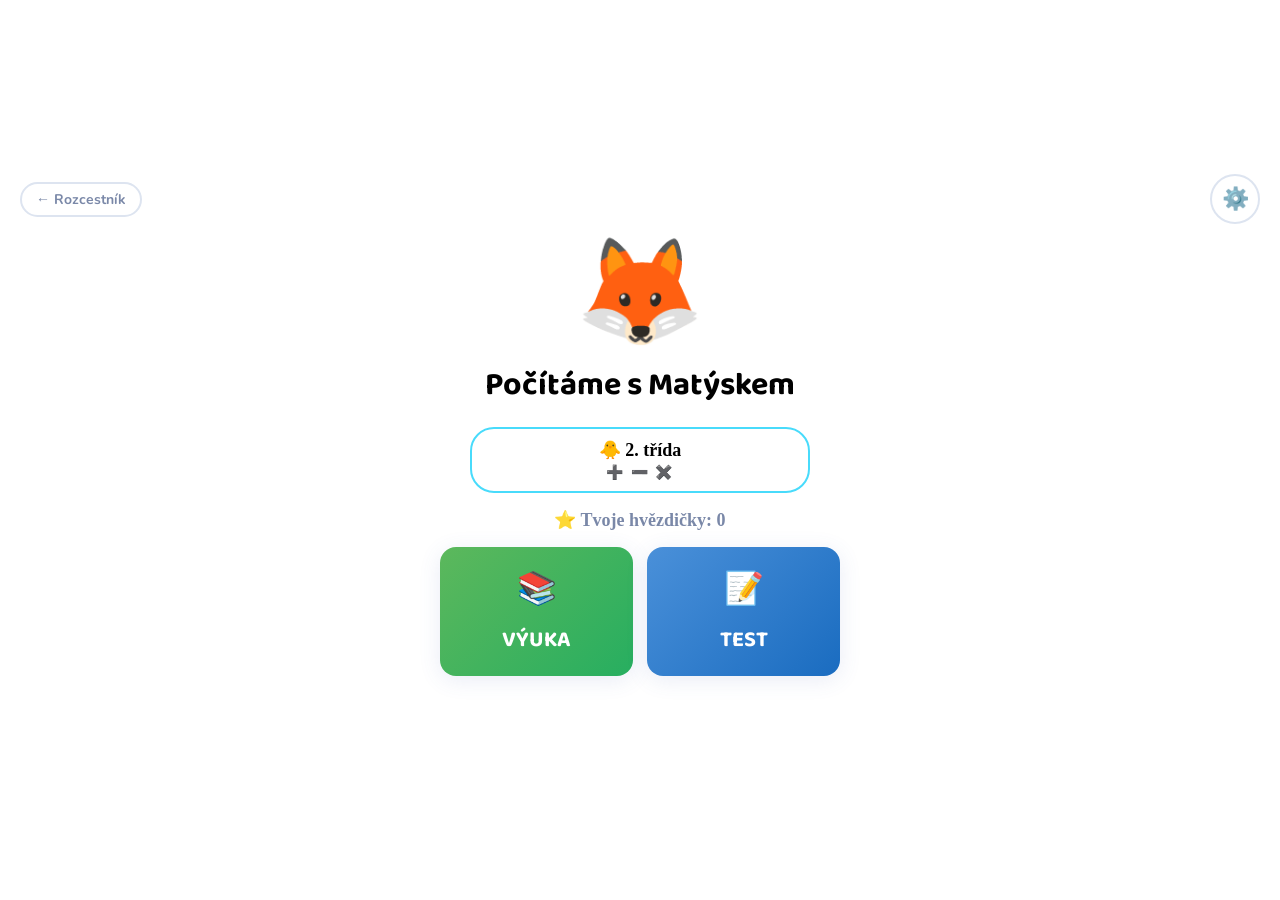
==== commit b73429f6: "opravy stylu" ====
--- a/math.html
+++ b/math.html
@@ -17,9 +17,10 @@
    ══════════════════════════════════════════════════════ */
 
 /* ── SCREENS ── */
-.screen { display:none; flex-direction:column; height:100dvh; overflow:hidden; }
+/* Screen je flex-child body (body má height:100dvh v shared.css).
+   NESMÍ mít vlastní height:100dvh — to by ji udělalo vyšší než viewport. */
+.screen { display:none; flex-direction:column; flex:1 1 0; min-height:0; overflow:hidden; }
 .screen.active { display:flex; }
-/* q-wrap must fill remaining height so input-area stays on screen */
 .screen > .app-header { flex-shrink:0; }
 .screen > .prog-bar   { flex-shrink:0; }
 .screen > .q-wrap     { flex:1 1 0; min-height:0; }
@@ -90,14 +91,14 @@
 
 /* ── QUESTION LAYOUT ── */
 .q-wrap { flex:1 1 0; min-height:0; display:flex; flex-direction:column; overflow:hidden; }
-/* visual-area gets remaining space; q-card and input-area shrink if needed */
-.q-wrap .visual-area    { flex:1 1 0; min-height:40px; }
-.q-wrap .q-card         { flex-shrink:0; }
-.q-wrap .input-area     { flex-shrink:0; }
+/* visual-area scvrkne se ale ne pod minimum; q-card a input-area se nikdy neoříznou */
+.q-wrap .visual-area { flex:1 1 0; min-height:40px; max-height:38vh; }
+.q-wrap .q-card      { flex-shrink:0; }
+.q-wrap .input-area  { flex-shrink:0; }
 .prog-bar { height:6px; background:var(--border); flex-shrink:0; }
 .prog-fill { height:100%; background:var(--grade-color); transition:width .4s ease; }
 .visual-area {
-  flex:1; min-height:0; display:flex; align-items:center; justify-content:center;
+  display:flex; align-items:center; justify-content:center;
   padding:12px; background:var(--panel-2); overflow:hidden;
 }
 .q-card {
@@ -142,13 +143,14 @@
 /* Celá input-area musí být viditelná — numpad tlačítka menší aby se vše vešlo */
 .input-area {
   flex-shrink:0; background:var(--panel);
-  padding:6px 12px 10px;
-  display:flex; flex-direction:column; align-items:center; gap:6px;
-  overflow:visible;   /* never clip the check button */
-}
+  padding:8px 16px 12px;
+  display:flex; flex-direction:column; align-items:center; gap:8px;
+  overflow:visible;
+}
+/* Přímé děti input-area dostanou plnou šířku (max 420px) */
+.input-area > * { width:100%; max-width:420px; }
 .numpad {
   display:grid; grid-template-columns:repeat(3,1fr); gap:6px;
-  width:100%; max-width:320px;
 }
 .np-btn {
   font-family:var(--font-display); font-size:clamp(18px,4vw,30px); font-weight:700;
@@ -161,19 +163,18 @@
 .np-zero { grid-column:1/3; }
 .np-del  { background:#fff0f0; border-color:#ffc2c2; }
 .btn-check {
-  width:100%; max-width:320px;
   font-family:var(--font-display); font-size:var(--text-ui); font-weight:700;
-  padding:12px; border:none; border-radius:12px;
+  padding:14px; border:none; border-radius:12px;
   background:var(--color-correct); color:#fff; cursor:pointer;
   transition:transform .15s,opacity .15s;
 }
 .btn-check:hover { transform:scale(1.02); }
 .btn-check:active { transform:scale(0.97); }
 .btn-check:disabled { opacity:.4; cursor:not-allowed; transform:none; }
-.learn-actions { display:flex; gap:8px; width:100%; max-width:320px; }
+.learn-actions { display:flex; gap:8px; }
 .btn-hint,.btn-skip {
   flex:1; font-family:var(--font-body); font-size:var(--text-body); font-weight:700;
-  padding:8px; border-radius:10px; cursor:pointer;
+  padding:10px; border-radius:10px; cursor:pointer;
   border:2px solid var(--border); background:var(--panel); color:var(--text-muted);
   transition:all .15s; touch-action:manipulation;
 }
@@ -183,13 +184,14 @@
 /* ── MULTIPLE CHOICE ── */
 .mc-grid {
   display:grid; grid-template-columns:1fr 1fr; gap:10px;
-  max-width:360px; margin:0 auto 10px;
+  width:100%; max-width:420px;  /* full width of input-area */
 }
 .mc-btn {
-  font-family:var(--font-display); font-size:var(--text-ui); font-weight:700;
-  min-height:72px; border:3px solid var(--border); border-radius:14px;
+  font-family:var(--font-display); font-size:clamp(22px,4vw,36px); font-weight:700;
+  min-height:80px; border:3px solid var(--border); border-radius:14px;
   background:var(--panel); color:var(--text); cursor:pointer;
   transition:all .15s; touch-action:manipulation;
+  display:flex; align-items:center; justify-content:center;
 }
 .mc-btn:hover:not(:disabled) { border-color:var(--grade-color); transform:scale(1.04); }
 .mc-btn:active:not(:disabled) { transform:scale(0.95); }
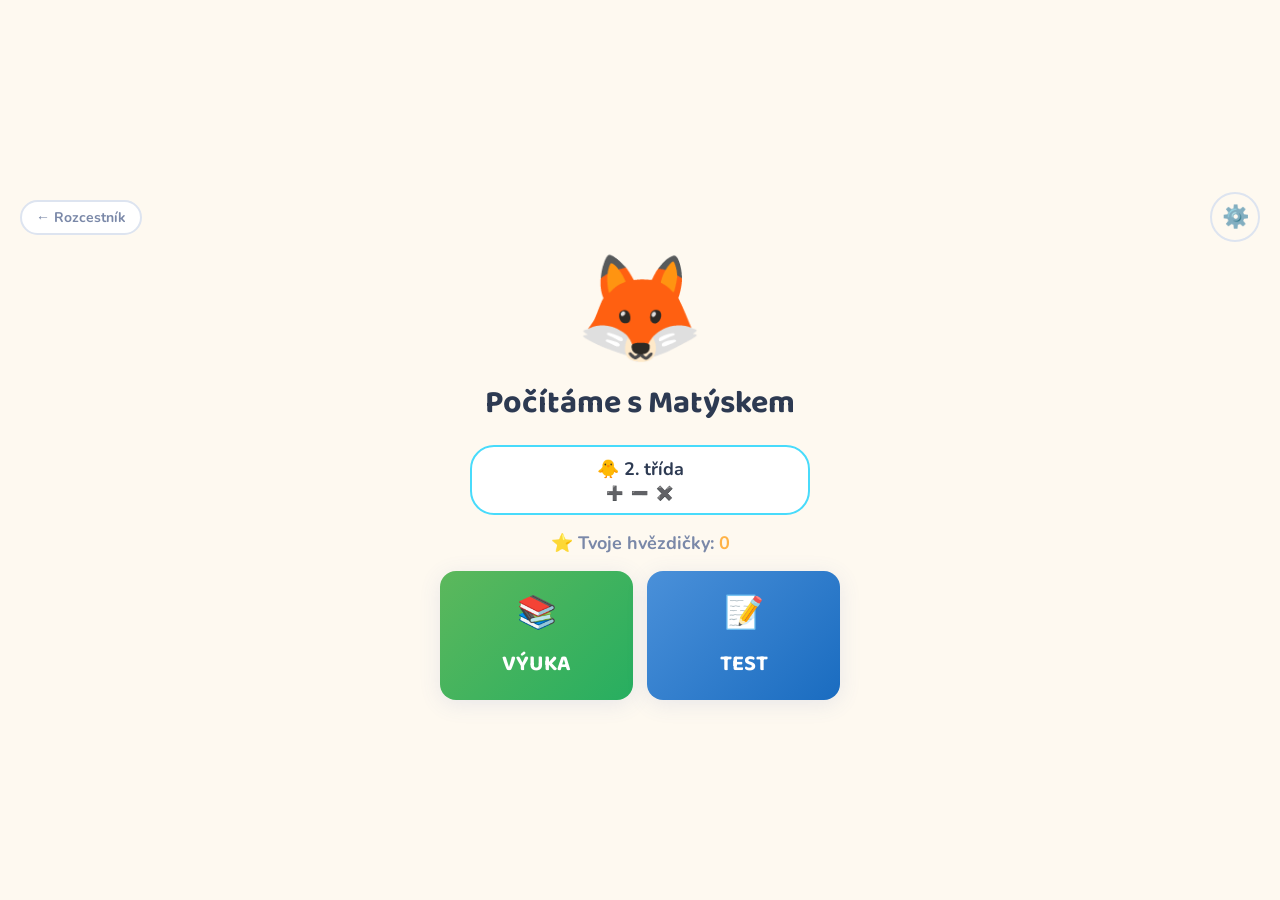
==== commit 5f80d8e2: "zmeny od gemini" ====
--- a/math.html
+++ b/math.html
@@ -12,20 +12,35 @@
 <style>
 /* ══════════════════════════════════════════════════════
    math.html — specifické styly
-   Sdílené proměnné, reset, body, btn-back-index
-   jsou definovány v shared.css.
    ══════════════════════════════════════════════════════ */
 
+/* Základní fallback pro body (kdyby chybělo v shared.css) a zafixování layoutu */
+body {
+  display: flex;
+  flex-direction: column;
+  height: 100dvh;
+  overflow: hidden; /* Důležité pro prevenci scrollování celé stránky na mobilu */
+  background-color: var(--bg, #fef9f0);
+  color: var(--text, #2d3a52);
+  font-family: var(--font-body, 'Nunito', sans-serif);
+}
+
+/* Opravený canvas pro konfety, aby nerozbíjel layout */
+#confetti-canvas {
+  position: fixed;
+  inset: 0;
+  pointer-events: none;
+  z-index: 9999;
+}
+
 /* ── SCREENS ── */
-/* Screen je flex-child body (body má height:100dvh v shared.css).
-   NESMÍ mít vlastní height:100dvh — to by ji udělalo vyšší než viewport. */
 .screen { display:none; flex-direction:column; flex:1 1 0; min-height:0; overflow:hidden; }
 .screen.active { display:flex; }
 .screen > .app-header { flex-shrink:0; }
 .screen > .prog-bar   { flex-shrink:0; }
 .screen > .q-wrap     { flex:1 1 0; min-height:0; }
 
-/* ── HEADER (grade-color accent) ── */
+/* ── HEADER ── */
 .app-header {
   display:flex; align-items:center; justify-content:space-between;
   padding:10px 16px; background:var(--panel);
@@ -46,7 +61,7 @@
 .btn-icon:hover { background:var(--panel-2); }
 .score-badge {
   font-family:var(--font-display); font-size:var(--text-body);
-  font-weight:700; color:var(--color-hint); min-width:52px; text-align:right;
+  font-weight:700; color:var(--hint); min-width:52px; text-align:right;
 }
 
 /* ── HOME ── */
@@ -72,7 +87,7 @@
 .home-badge-main { font-size:var(--text-body); font-weight:700; }
 .home-badge-sub  { font-size:var(--text-label); color:var(--text-muted); margin-top:3px; letter-spacing:2px; }
 .home-score { font-size:var(--text-body); color:var(--text-muted); font-weight:700; }
-.home-score .val { color:var(--color-hint); }
+.home-score .val { color:var(--hint); }
 .home-actions { display:grid; grid-template-columns:1fr 1fr; gap:14px; width:100%; max-width:400px; }
 .btn-main {
   font-family:var(--font-display); font-size:var(--text-ui); font-weight:700;
@@ -91,7 +106,6 @@
 
 /* ── QUESTION LAYOUT ── */
 .q-wrap { flex:1 1 0; min-height:0; display:flex; flex-direction:column; overflow:hidden; }
-/* visual-area scvrkne se ale ne pod minimum; q-card a input-area se nikdy neoříznou */
 .q-wrap .visual-area { flex:1 1 0; min-height:40px; max-height:38vh; }
 .q-wrap .q-card      { flex-shrink:0; }
 .q-wrap .input-area  { flex-shrink:0; }
@@ -108,12 +122,8 @@
 }
 .q-meta { font-size:var(--text-label); color:var(--text-muted); margin-bottom:6px; display:flex; align-items:center; gap:8px; }
 .q-meta .topic-lbl {
-  font-family:var(--font-body);
-  font-size:var(--text-label);
-  font-weight:700;
-  color:var(--text-muted);
-  text-transform:uppercase;
-  letter-spacing:.04em;
+  font-family:var(--font-body); font-size:var(--text-label); font-weight:700;
+  color:var(--text-muted); text-transform:uppercase; letter-spacing:.04em;
 }
 .mascot { font-size:22px; transition:filter .3s; display:inline-block; }
 .mascot.happy { filter:drop-shadow(0 0 8px #5cb85c); }
@@ -121,7 +131,7 @@
 .mascot.hint  { filter:drop-shadow(0 0 8px #ffb347); }
 .q-expr {
   font-family:var(--font-display);
-  font-size:clamp(32px, 7vw, 62px);   /* větší než text-display z shared.css */
+  font-size:clamp(32px, 7vw, 62px);
   font-weight:700; display:flex; align-items:center; gap:10px; flex-wrap:wrap;
   line-height:1.15;
 }
@@ -140,14 +150,12 @@
 .fb-banner.hint    { background:#fff3cd; color:#856404; display:block; }
 
 /* ── INPUT AREA ── */
-/* Celá input-area musí být viditelná — numpad tlačítka menší aby se vše vešlo */
 .input-area {
   flex-shrink:0; background:var(--panel);
   padding:8px 16px 12px;
   display:flex; flex-direction:column; align-items:center; gap:8px;
   overflow:visible;
 }
-/* Přímé děti input-area dostanou plnou šířku (max 420px) */
 .input-area > * { width:100%; max-width:420px; }
 .numpad {
   display:grid; grid-template-columns:repeat(3,1fr); gap:6px;
@@ -165,7 +173,7 @@
 .btn-check {
   font-family:var(--font-display); font-size:var(--text-ui); font-weight:700;
   padding:14px; border:none; border-radius:12px;
-  background:var(--color-correct); color:#fff; cursor:pointer;
+  background:var(--correct); color:#fff; cursor:pointer;
   transition:transform .15s,opacity .15s;
 }
 .btn-check:hover { transform:scale(1.02); }
@@ -178,13 +186,13 @@
   border:2px solid var(--border); background:var(--panel); color:var(--text-muted);
   transition:all .15s; touch-action:manipulation;
 }
-.btn-hint:hover { border-color:var(--color-hint); color:var(--color-hint); }
-.btn-skip:hover { border-color:var(--color-neutral); color:var(--color-neutral); }
+.btn-hint:hover { border-color:var(--hint); color:var(--hint); }
+.btn-skip:hover { border-color:var(--text-muted); color:var(--text-muted); }
 
 /* ── MULTIPLE CHOICE ── */
 .mc-grid {
   display:grid; grid-template-columns:1fr 1fr; gap:10px;
-  width:100%; max-width:420px;  /* full width of input-area */
+  width:100%; max-width:420px;
 }
 .mc-btn {
   font-family:var(--font-display); font-size:clamp(22px,4vw,36px); font-weight:700;
@@ -195,8 +203,8 @@
 }
 .mc-btn:hover:not(:disabled) { border-color:var(--grade-color); transform:scale(1.04); }
 .mc-btn:active:not(:disabled) { transform:scale(0.95); }
-.mc-btn.ok  { border-color:var(--color-correct); background:#d4edda; }
-.mc-btn.bad { border-color:var(--color-wrong);   background:#f8d7da; }
+.mc-btn.ok  { border-color:var(--correct); background:#d4edda; }
+.mc-btn.bad { border-color:var(--wrong);   background:#f8d7da; }
 .mc-btn:disabled { cursor:not-allowed; }
 
 /* ── RESULTS ── */
@@ -218,8 +226,8 @@
 }
 .hi-item:last-child { border:none; }
 .hi-item .ico { font-size:18px; flex-shrink:0; margin-top:1px; }
-.hi-item .bad-ans { color:var(--color-wrong); text-decoration:line-through; }
-.hi-item .ok-ans  { color:var(--color-correct); font-weight:700; }
+.hi-item .bad-ans { color:var(--wrong); text-decoration:line-through; }
+.hi-item .ok-ans  { color:var(--correct); font-weight:700; }
 .res-actions { display:flex; gap:12px; width:100%; max-width:380px; }
 .btn-2nd {
   flex:1; font-family:var(--font-display); font-size:var(--text-ui); font-weight:700;
@@ -277,7 +285,7 @@
 .topic-lbl { flex:1; font-size:var(--text-body); font-weight:700; }
 .topic-sum { font-size:var(--text-label); color:var(--text-muted); margin-right:8px; max-width:120px; text-align:right; white-space:nowrap; overflow:hidden; text-overflow:ellipsis; }
 
-/* Toggle — math verze (větší než clock) */
+/* Toggle */
 .tgl-wrap { position:relative; width:52px; height:28px; flex-shrink:0; }
 .tgl-inp  { opacity:0; width:0; height:0; position:absolute; }
 .tgl-lbl  {
@@ -289,7 +297,7 @@
   width:22px; height:22px; border-radius:50%; background:#fff;
   transition:transform .2s; box-shadow:0 2px 4px rgba(0,0,0,0.2);
 }
-.tgl-inp:checked + .tgl-lbl { background:var(--color-correct); }
+.tgl-inp:checked + .tgl-lbl { background:var(--correct); }
 .tgl-inp:checked + .tgl-lbl::after { transform:translateX(24px); }
 
 /* Topic detail */
@@ -317,7 +325,7 @@
   border:2px solid var(--border); background:var(--panel);
   cursor:pointer; font-weight:700; color:var(--text-muted); transition:all .15s;
 }
-.btn-quick:hover { border-color:var(--color-neutral); color:var(--color-neutral); }
+.btn-quick:hover { border-color:var(--text-muted); color:var(--text-muted); }
 
 /* Game opts */
 .s-row { display:flex; align-items:center; justify-content:space-between; margin-bottom:14px; flex-wrap:wrap; gap:8px; }
@@ -340,12 +348,12 @@
   color:var(--text); margin-bottom:10px; transition:all .15s;
   font-family:var(--font-body);
 }
-.btn-s-action:hover { border-color:var(--color-neutral); }
+.btn-s-action:hover { border-color:var(--text-muted); }
 .btn-danger {
   display:block; width:100%; font-size:var(--text-body); font-weight:700;
   padding:12px 16px; border-radius:12px; border:2px solid #f8d7da;
   background:#fff5f5; cursor:pointer; text-align:left;
-  color:var(--color-wrong); font-family:var(--font-body); transition:all .15s;
+  color:var(--wrong); font-family:var(--font-body); transition:all .15s;
 }
 .btn-danger:hover { background:#f8d7da; }
 .preview-box {
@@ -377,52 +385,16 @@
 .pnp-btn:active { transform:scale(0.92); background:var(--panel-2); }
 .pnp-del { background:#fff0f0; border-color:#ffc2c2; }
 .pnp-cancel { background:var(--panel-2); }
-.pin-err { text-align:center; color:var(--color-wrong); font-weight:700; font-size:var(--text-body); min-height:24px; }
+.pin-err { text-align:center; color:var(--wrong); font-weight:700; font-size:var(--text-body); min-height:24px; }
 
 /* ── VIZUÁLNÍ POMŮCKY ── */
 .no-visual { display:flex; align-items:center; justify-content:center; font-size:64px; opacity:.25; }
-
-/* ── ANIMACE ── */
-@keyframes scorePop {
-  0%   { transform:scale(1); }
-  40%  { transform:scale(1.6); color:var(--color-hint); }
-  100% { transform:scale(1); }
-}
-.score-pop { animation:scorePop .45s ease; }
-
-@keyframes shakeX {
-  0%,100% { transform:translateX(0); }
-  20%      { transform:translateX(-9px); }
-  40%      { transform:translateX(9px); }
-  60%      { transform:translateX(-6px); }
-  80%      { transform:translateX(6px); }
-}
-.shake { animation:shakeX .4s ease; }
-
-@keyframes slideInLeft {
-  from { transform:translateX(-30px); opacity:0; }
-  to   { transform:translateX(0); opacity:1; }
-}
-.slide-in { animation:slideInLeft .2s ease; }
-
-@keyframes flashGreen {
-  0%,100% { background:var(--panel); }
-  25%     { background:#d4edda; }
-}
-@keyframes flashRed {
-  0%,100% { background:var(--panel); }
-  25%     { background:#f8d7da; }
-}
-.flash-ok  { animation:flashGreen .8s ease; }
-.flash-bad { animation:flashRed .8s ease; }
 </style>
 </head>
 <body>
 
-<!-- CONFETTI -->
 <canvas id="confetti-canvas"></canvas>
 
-<!-- ══════════════════════════════════ HOME ══════════════════════════════════ -->
 <div id="scr-home" class="screen active">
   <div class="home-top"><a href="index.html" class="btn-back-index">← Rozcestník</a><button class="btn-settings" id="btn-home-settings">⚙️</button></div>
   <div class="home-mascot">🦊</div>
@@ -443,7 +415,6 @@
   </div>
 </div>
 
-<!-- ══════════════════════════════════ LEARN ══════════════════════════════════ -->
 <div id="scr-learn" class="screen">
   <div class="app-header">
     <button class="btn-icon" onclick="goHome()">← Domů</button>
@@ -464,7 +435,6 @@
   </div>
 </div>
 
-<!-- ══════════════════════════════════ TEST ══════════════════════════════════ -->
 <div id="scr-test" class="screen">
   <div class="app-header">
     <button class="btn-icon" onclick="goHome()">← Konec</button>
@@ -485,7 +455,6 @@
   </div>
 </div>
 
-<!-- ══════════════════════════════════ RESULTS ══════════════════════════════════ -->
 <div id="scr-results" class="screen">
   <div class="app-header">
     <div style="width:48px"></div>
@@ -506,7 +475,6 @@
   </div>
 </div>
 
-<!-- ══════════════════════════════════ SETTINGS ══════════════════════════════════ -->
 <div id="scr-settings" class="screen">
   <div class="app-header">
     <button class="btn-icon" onclick="goHome()">← Zpět</button>
@@ -554,7 +522,6 @@
   </div>
 </div>
 
-<!-- ══════════════════════════════════ PIN DIALOG ══════════════════════════════════ -->
 <div class="overlay" id="pin-overlay">
   <div class="dialog">
     <div class="dialog-title" id="pin-title">🔑 Zadej PIN</div>
@@ -703,7 +670,7 @@
   lastPreset:'grade-2',
   score:0, badges:[],
   autoAdvance:true, autoDelay:3, maxTries:3, testLength:10,
-  inputMode:'auto',   // 'auto' | 'numeric' | 'choice'
+  inputMode:'auto',
   parentPinHash:null, lang:'cs',
   // session
   screen:'home', mode:'learn',
@@ -737,11 +704,8 @@
     const v=ld(k);
     S[k]=(v!==undefined&&sc.validate(v))?v:sc.default;
   }
-  // Zajisti že config není nikdy null — applyPreset ho nastaví
   if(S.config===null) applyPreset(S.preset);
-  // Tvrdý fallback: pokud je config stále null (custom+null edge case), padni na grade-2
   if(!S.config){ S.preset='grade-2'; S.lastPreset='grade-2'; applyPreset('grade-2'); }
-  // Doplň témata která v uložené config chybí (nová témata po aktualizaci)
   for(const key of Object.keys(TOPICS)){
     if(!S.config[key]){
       const td=TOPICS[key];
@@ -769,7 +733,6 @@
 function applyPreset(key){
   const p=PRESETS[key];
   if(p.config){
-    // Konkrétní preset — načti jeho config
     S.config=JSON.parse(JSON.stringify(p.config));
     for(const k of Object.keys(TOPICS)){
       if(!S.config[k]){
@@ -780,7 +743,6 @@
       }
     }
   } else {
-    // 'custom' — zachovej existující config; pokud je null, padni na lastPreset nebo grade-2
     if(!S.config){
       const fallbackKey=(S.lastPreset&&S.lastPreset!=='custom')?S.lastPreset:'grade-2';
       const fallback=PRESETS[fallbackKey];
@@ -909,7 +871,6 @@
         answer:bigger,distractors:[smaller,denom,Math.max(0,bigger-1)].filter(v=>v!==bigger),
         visual:null,hint:`Větší čitatel = větší zlomek (jmenovatel je stejný).`};
     }
-    // operations
     const denom=ri(2,6),n1=ri(1,denom-1),n2=ri(1,denom-n1);
     const ans=n1+n2;
     return {topic:'fractions',type:'numeric',
@@ -925,16 +886,12 @@
       answer:ans,operands:[a,b],visual:null,
       hint:`Sečti celé části, pak desetiny.`};
   },
-
   brackets(t){
     const lvl = TOPICS.brackets.levels[t.level] || TOPICS.brackets.levels['add-sub'];
     const {ops, max, nested} = lvl;
-
-    // Pomocné funkce
     const opSym = op => op === '×' ? '×' : op;
     const calc  = (a, op, b) => op==='+' ? a+b : op==='−' ? a-b : a*b;
 
-    // Generuj dvojici čísel tak aby výsledek byl kladný a v rozsahu
     function genPair(maxVal, op) {
       let a, b, att = 0;
       do {
@@ -951,7 +908,6 @@
     }
 
     if (nested) {
-      // Forma: (a OP1 b) OP2 (c OP3 d)
       const op1 = ops[rnd(ops.length)];
       const op2 = ops[rnd(ops.length)];
       const op3 = ops[rnd(ops.length)];
@@ -964,16 +920,13 @@
       if (answer <= 0 || answer > max) return null;
       const expression = `(${a} ${opSym(op1)} ${b}) ${opSym(op2)} (${c} ${opSym(op3)} ${d})`;
       const hint = `Nejdřív spočítej závorky: (${a} ${opSym(op1)} ${b}) = ${inner1}, (${c} ${opSym(op3)} ${d}) = ${inner2}`;
-      return {topic:'brackets', type:'numeric', expression, answer,
-        visual:null, hint};
+      return {topic:'brackets', type:'numeric', expression, answer, visual:null, hint};
     } else {
-      // Forma: a OP1 (b OP2 c)  nebo  (a OP1 b) OP2 c
       const leftBracket = Math.random() < 0.5;
       const op1 = ops[rnd(ops.length)];
       const op2 = ops[rnd(ops.length)];
 
       if (leftBracket) {
-        // (a OP1 b) OP2 c
         const [a, b] = genPair(Math.floor(max / 3), op1);
         const inner = calc(a, op1, b);
         if (inner <= 0) return null;
@@ -982,21 +935,17 @@
         if (answer <= 0 || answer > max) return null;
         const expression = `(${a} ${opSym(op1)} ${b}) ${opSym(op2)} ${c}`;
         const hint = `Nejdřív závorku: ${a} ${opSym(op1)} ${b} = ${inner}, pak ${inner} ${opSym(op2)} ${c}`;
-        return {topic:'brackets', type:'numeric', expression, answer,
-          visual:null, hint};
+        return {topic:'brackets', type:'numeric', expression, answer, visual:null, hint};
       } else {
-        // a OP1 (b OP2 c)
         const [b, c] = genPair(Math.floor(max / 3), op2);
         const inner = calc(b, op2, c);
         if (inner <= 0) return null;
         const [a, ] = genPair(Math.min(inner, Math.floor(max / 3)), op1);
-        // Ensure a OP1 inner stays positive
         const answer = calc(a, op1, inner);
         if (answer <= 0 || answer > max) return null;
         const expression = `${a} ${opSym(op1)} (${b} ${opSym(op2)} ${c})`;
         const hint = `Nejdřív závorku: ${b} ${opSym(op2)} ${c} = ${inner}, pak ${a} ${opSym(op1)} ${inner}`;
-        return {topic:'brackets', type:'numeric', expression, answer,
-          visual:null, hint};
+        return {topic:'brackets', type:'numeric', expression, answer, visual:null, hint};
       }
     }
   },
@@ -1038,7 +987,6 @@
 function renderHome(){
   const en=getEnabled();
   const has=en.length>0;
-  // badge
   if(S.preset!=='custom'){
     const p=PRESETS[S.preset];
     document.getElementById('hbm').textContent=`${p.emoji} ${p.label}`;
@@ -1065,20 +1013,18 @@
   if(!S.currentQ){goHome();return;}
   renderQ();
 }
-// Vrátí efektivní typ vstupu pro aktuální otázku dle nastavení inputMode
 function effectiveType(q){
   if(S.inputMode==='numeric') return 'numeric';
   if(S.inputMode==='choice'){
-    // pro numeric otázky vygeneruj distraktory pokud chybí
     if(!q.distractors) q.distractors=genDistractors(q.answer,3);
     return 'multiple-choice';
   }
-  return q.type; // 'auto' = přirozený typ otázky
+  return q.type;
 }
 
 function renderQ(){
   const q=S.currentQ, isL=S.mode==='learn', px=isL?'learn':'test';
-  // header bits — defenzivní null guardi pro každý element
+  
   if(isL){
     const ls=document.getElementById('learn-score');    if(ls) ls.textContent=`⭐ ${S.score}`;
     const lt=document.getElementById('learn-topic-lbl'); if(lt) lt.textContent=TOPICS[q.topic]?.label||'';
@@ -1090,24 +1036,30 @@
     const tl=document.getElementById('test-topic-lbl'); if(tl) tl.textContent=TOPICS[q.topic]?.label||'';
     const te=document.getElementById('test-topic-em');  if(te) te.textContent=TOPICS[q.topic]?.emoji||'';
   }
-  // expression
+  
   const exEl=document.getElementById(px+'-expr');
-  if(!exEl) return; // safety: pokud screen není v DOM, přeruš render
-  exEl.classList.remove('slide-in'); void exEl.offsetWidth; exEl.classList.add('slide-in');
-  exEl.innerHTML=`<span>${q.expression} =</span><span class="ans-disp" id="${px}-ans">?</span>`;
-  // feedback clear
+  if(exEl) {
+    exEl.innerHTML=`<span>${q.expression} =</span><span class="ans-disp" id="${px}-ans">?</span>`;
+    // Web Animations API namísto reflow hacku
+    exEl.animate([
+      { transform: 'translateX(-30px)', opacity: 0 },
+      { transform: 'translateX(0)', opacity: 1 }
+    ], { duration: 200, easing: 'ease' });
+  }
+
   const fb=document.getElementById(px+'-fb');
   if(fb){ fb.className='fb-banner'; fb.textContent=''; }
-  // visual — v testu se pomůcky skryjí (prozrazují odpověď), zobrazí se jen emoji tématu
+  
   if(S.mode==='learn') drawVisual(px+'-visual',q);
   else {
     const vEl=document.getElementById('test-visual');
     if(vEl) vEl.innerHTML=`<div class="no-visual">${TOPICS[q.topic]?.emoji||'🔢'}</div>`;
   }
-  // input
+  
   if(effectiveType(q)==='multiple-choice') renderMC(px+'-input',q);
   else renderNP(px+'-input',px);
 }
+
 function drawVisual(cid,q){
   const el=document.getElementById(cid); el.innerHTML='';
   if(q.visual==='dots'&&q.operands){
@@ -1123,25 +1075,17 @@
     el.innerHTML=`<div class="no-visual">${TOPICS[q.topic]?.emoji||'🔢'}</div>`;
   }
 }
+
 function renderNP(cid,px){
-  // px je prefix screenu ('learn' nebo 'test') — zajišťuje unikátní ID btn-chk
   if(!px) px=S.mode==='learn'?'learn':'test';
   const el=document.getElementById(cid);
   if(!el) return;
   const isL=S.mode==='learn';
   el.innerHTML=`
     <div class="numpad">
-      <button class="np-btn" onclick="npPress('1')">1</button>
-      <button class="np-btn" onclick="npPress('2')">2</button>
-      <button class="np-btn" onclick="npPress('3')">3</button>
-      <button class="np-btn" onclick="npPress('4')">4</button>
-      <button class="np-btn" onclick="npPress('5')">5</button>
-      <button class="np-btn" onclick="npPress('6')">6</button>
-      <button class="np-btn" onclick="npPress('7')">7</button>
-      <button class="np-btn" onclick="npPress('8')">8</button>
-      <button class="np-btn" onclick="npPress('9')">9</button>
-      <button class="np-btn np-zero" onclick="npPress('0')">0</button>
-      <button class="np-btn np-del" onclick="npDel()">⌫</button>
+      ${[1,2,3,4,5,6,7,8,9].map(d=>`<button class="np-btn" data-val="${d}">${d}</button>`).join('')}
+      <button class="np-btn np-zero" data-val="0">0</button>
+      <button class="np-btn np-del">⌫</button>
     </div>
     <button class="btn-check" id="${px}-chk" onclick="checkAns()" disabled>✓ Zkontrolovat</button>
     ${isL?`<div class="learn-actions">
@@ -1150,18 +1094,35 @@
     </div>`:''}
   `;
 }
+
 function renderMC(cid,q){
   const el=document.getElementById(cid), isL=S.mode==='learn';
   const all=shuffle([q.answer,...q.distractors]);
   el.innerHTML=`
     <div class="mc-grid" id="mc-grid">
-      ${all.map(v=>`<button class="mc-btn" onclick="checkMC(${v})" data-v="${v}">${v}</button>`).join('')}
+      ${all.map(v=>`<button class="mc-btn" data-v="${v}">${v}</button>`).join('')}
     </div>
     ${isL?`<div class="learn-actions" style="max-width:360px;margin:8px auto 0">
       <button class="btn-hint" onclick="showHint()">💡 Nápověda</button>
       <button class="btn-skip" onclick="skipQ()">⏭️ Přeskočit</button>
     </div>`:''}`;
 }
+
+// Globální odchytávání kliknutí (Event Delegation) namísto mnoha onclicků
+document.addEventListener('click', e => {
+  const npBtn = e.target.closest('.np-btn');
+  if (npBtn) {
+    if (npBtn.classList.contains('np-del')) npDel();
+    else npPress(npBtn.dataset.val);
+    return;
+  }
+  const mcBtn = e.target.closest('.mc-btn');
+  if (mcBtn && !mcBtn.disabled) {
+    checkMC(Number(mcBtn.dataset.v));
+    return;
+  }
+});
+
 function npPress(d){ if(S.answered||S.buf.length>=7) return; S.buf+=d; updateAnsDisp(); }
 function npDel(){ if(S.answered) return; S.buf=S.buf.slice(0,-1); updateAnsDisp(); }
 function updateAnsDisp(){
@@ -1169,13 +1130,16 @@
   const el=document.getElementById(px+'-ans'); if(el) el.textContent=S.buf||'?';
   const b=document.getElementById(px+'-chk'); if(b) b.disabled=!S.buf;
 }
+
 document.addEventListener('keydown',e=>{
+  if(e.repeat) return; // Debounce podržení klávesy
   if(S.screen!=='learn'&&S.screen!=='test') return;
-  if(S.currentQ&&effectiveType(S.currentQ)!=='numeric') return; // výběr — klávesnice nefunguje
+  if(S.currentQ&&effectiveType(S.currentQ)!=='numeric') return; 
   if(e.key>='0'&&e.key<='9') npPress(e.key);
   else if(e.key==='Backspace') npDel();
   else if(e.key==='Enter') checkAns();
 });
+
 function checkAns(){
   if(S.answered||!S.buf) return;
   const q=S.currentQ;
@@ -1186,32 +1150,27 @@
   const ok=q.topic==='decimals'?Math.abs(ua-q.answer)<.001:(ua===q.answer);
   if(ok) onCorrect(); else onWrong(ua);
 }
+
 function checkMC(val){
   if(S.answered) return;
   const q=S.currentQ, ok=(val===q.answer);
 
   if(ok){
-    // Správná odpověď — zablokuj vše, zvýrazni zeleně
     document.querySelectorAll('.mc-btn').forEach(b=>{
       b.disabled=true;
       if(+b.dataset.v===q.answer) b.classList.add('ok');
     });
     onCorrect();
   } else {
-    // Špatná odpověď — zablokuj a zčervej jen kliknuté tlačítko
     const badBtn=document.querySelector(`.mc-btn[data-v="${val}"]`);
     if(badBtn){ badBtn.classList.add('bad'); badBtn.disabled=true; }
-
-    onWrong(val); // může nastavit S.answered=true pokud vyčerpány pokusy
-
+    onWrong(val); 
     if(S.answered){
-      // Pokusy vyčerpány — teprve TEĎ odhal správnou odpověď a zablokuj zbytek
       document.querySelectorAll('.mc-btn').forEach(b=>{
         b.disabled=true;
         if(+b.dataset.v===q.answer) b.classList.add('ok');
       });
     }
-    // Jinak ostatní tlačítka zůstanou aktivní pro další pokus
   }
 }
 
@@ -1224,7 +1183,8 @@
   sv('score',S.score); checkBadges();
   const px=S.mode==='learn'?'learn':'test';
   const ad=document.getElementById(px+'-ans');
-  if(ad){ad.textContent=S.currentQ.answer;ad.style.color='var(--color-correct)';}
+  if(ad){ad.textContent=S.currentQ.answer;ad.style.color='var(--correct)';}
+  
   if(S.mode==='learn'){
     setMascot('learn-mascot','happy');
     showFB('learn-fb','correct','🎉 Výborně!');
@@ -1232,28 +1192,41 @@
     scheduleNext(S.autoDelay);
   } else {
     const card=document.getElementById('test-qcard');
-    card.classList.remove('flash-ok','flash-bad'); void card.offsetWidth; card.classList.add('flash-ok');
+    card.animate([
+      { background: 'var(--panel)' },
+      { background: '#d4edda', offset: 0.25 },
+      { background: 'var(--panel)' }
+    ], { duration: 800, easing: 'ease' });
+    
     launchConfetti(); animScore('test-score');
     if(S.qIdx>=S.testLength) setTimeout(showResults,800);
     else setTimeout(()=>{nextQ();},800);
   }
 }
+
 function onWrong(ua){
   S.tries++;
   if(S.mode==='test'){
     S.sessWrong++; S.sessHistory.push({q:S.currentQ,correct:false,ua}); S.qIdx++;
     const ad=document.getElementById('test-ans');
-    if(ad){ad.textContent=S.currentQ.answer;ad.style.color='var(--color-correct)';}
+    if(ad){ad.textContent=S.currentQ.answer;ad.style.color='var(--correct)';}
     showFB('test-fb','wrong',`❌ Správně: ${S.currentQ.answer}`);
+    
     const card=document.getElementById('test-qcard');
-    card.classList.remove('flash-ok','flash-bad'); void card.offsetWidth; card.classList.add('flash-bad');
+    card.animate([
+      { background: 'var(--panel)' },
+      { background: '#f8d7da', offset: 0.25 },
+      { background: 'var(--panel)' }
+    ], { duration: 800, easing: 'ease' });
+
     if(S.qIdx>=S.testLength) setTimeout(showResults,1500);
     else setTimeout(()=>{nextQ();},1500);
     return;
   }
-  // learn
+  
   setMascot('learn-mascot', S.tries>=S.maxTries?'hint':'sad');
   shakeAns();
+  
   if(S.tries<S.maxTries){
     const left=S.maxTries-S.tries;
     showFB('learn-fb','wrong',`💡 Zkus to znovu! (ještě ${left} ${left===1?'pokus':'pokusy'})`);
@@ -1262,47 +1235,67 @@
     S.sessHistory.push({q:S.currentQ,correct:false,ua});
     showFB('learn-fb','hint',`👉 Správně je: ${S.currentQ.answer}`);
     const ad=document.getElementById('learn-ans');
-    if(ad){ad.textContent=S.currentQ.answer;ad.style.color='var(--color-correct)';}
+    if(ad){ad.textContent=S.currentQ.answer;ad.style.color='var(--correct)';}
     scheduleNext(S.autoDelay*1.5);
   }
   S.buf=''; updateAnsDisp();
 }
+
 function showFB(id,type,txt){
   const el=document.getElementById(id); if(!el)return;
   el.className='fb-banner '+type; el.textContent=txt;
 }
+
 function shakeAns(){
   const px=S.mode==='learn'?'learn':'test';
   const el=document.getElementById(px+'-ans'); if(!el)return;
-  el.classList.remove('shake'); void el.offsetWidth; el.classList.add('shake');
-}
+  el.animate([
+    { transform: 'translateX(0)' },
+    { transform: 'translateX(-9px)' },
+    { transform: 'translateX(9px)' },
+    { transform: 'translateX(-6px)' },
+    { transform: 'translateX(6px)' },
+    { transform: 'translateX(0)' }
+  ], { duration: 400, easing: 'ease' });
+}
+
 function showHint(){
   if(!S.currentQ)return;
   showFB('learn-fb','hint',`💡 ${S.currentQ.hint}`);
   setMascot('learn-mascot','hint');
 }
+
 function skipQ(){ clearAuto(); S.qIdx++; nextQ(); }
+
 function scheduleNext(delaySec){
   clearAuto();
   if(!S.autoAdvance||delaySec===null)return;
   S.autoTimer=setTimeout(()=>{ if(S.screen==='learn'){nextQ();} },delaySec*1000);
 }
+
 function clearAuto(){ if(S.autoTimer){clearTimeout(S.autoTimer);S.autoTimer=null;} }
+
 function animScore(id){
   const el=document.getElementById(id); if(!el)return;
   el.textContent=`⭐ ${S.score}`;
-  el.classList.remove('score-pop'); void el.offsetWidth; el.classList.add('score-pop');
-}
+  el.animate([
+    { transform: 'scale(1)' },
+    { transform: 'scale(1.6)', color: 'var(--hint)', offset: 0.4 },
+    { transform: 'scale(1)' }
+  ], { duration: 450, easing: 'ease' });
+}
+
 function setMascot(id,state){
   const el=document.getElementById(id); if(!el)return;
   el.className='mascot '+(state==='happy'?'happy':state==='sad'?'sad':state==='hint'?'hint':'');
 }
+
 function checkBadges(){
   for(const m of [10,50,100,500]){
     if(S.score>=m&&!S.badges.includes(m)){
       S.badges.push(m); sv('badges',S.badges);
       const b=document.createElement('div');
-      b.style.cssText='position:fixed;top:70px;left:50%;transform:translateX(-50%);background:var(--color-hint);color:#fff;padding:12px 24px;border-radius:24px;font-family:var(--font-display);font-size:var(--text-ui);font-weight:700;z-index:5000;box-shadow:var(--shadow)';
+      b.style.cssText='position:fixed;top:70px;left:50%;transform:translateX(-50%);background:var(--hint);color:#fff;padding:12px 24px;border-radius:24px;font-family:var(--font-display);font-size:var(--text-ui);font-weight:700;z-index:5000;box-shadow:var(--shadow)';
       b.textContent=`🏅 Gratulace! Dosáhl jsi ${m} ⭐!`;
       document.body.appendChild(b); setTimeout(()=>b.remove(),3000);
     }
@@ -1443,7 +1436,7 @@
   const el=document.getElementById('preview-box');
   if(!en.length){
     el.innerHTML='⚠️ Žádné téma není zapnuté — VÝUKA a TEST jsou neaktivní.';
-    el.style.borderColor='var(--color-wrong)';
+    el.style.borderColor='var(--wrong)';
   } else {
     el.innerHTML='ℹ️ Procvičujeme: '+en.map(t=>{
       if(t.config==='tables') return `${t.label} (${[...t.tables].sort((a,b)=>a-b).join(',')})`;
@@ -1527,7 +1520,6 @@
   const gap=r*2.6;
   const colors={A:'#4a90d9',B:'#5cb85c',X:'#e05c6a',fade:'#dde4f0'};
   const startX=(W-(total-1)*gap)/2, midY=H*.42;
-  // draw A dots
   for(let i=0;i<a;i++){
     ctx.beginPath(); ctx.arc(startX+i*gap,midY,r,0,Math.PI*2);
     ctx.fillStyle=colors.A; ctx.fill();
@@ -1550,7 +1542,6 @@
       ctx.moveTo(x+r*.55,midY-r*.55); ctx.lineTo(x-r*.55,midY+r*.55); ctx.stroke();
     }
   }
-  // labels
   ctx.font=`bold ${Math.max(12,Math.floor(r*.9))}px Nunito,sans-serif`;
   ctx.textAlign='center'; ctx.fillStyle='#2d3a52';
   const labY=midY+r+14;
@@ -1627,7 +1618,7 @@
 }
 
 // ══════════════════════════════════════════════════
-// 15. KONFETY (z příručky Appendix A)
+// 15. KONFETY
 // ══════════════════════════════════════════════════
 function launchConfetti(){
   const canvas=document.getElementById('confetti-canvas');
--- a/shared.css
+++ b/shared.css
@@ -88,3 +88,12 @@
   color: var(--blue);
   background: var(--panel-2);
 }
+body {
+  display: flex;
+  flex-direction: column;
+  height: 100dvh;
+  background-color: var(--bg);
+  color: var(--text);
+  font-family: var(--font-body);
+  overflow: hidden; /* Zabrání nechtěnému scrollování aplikace na mobilu */
+}
